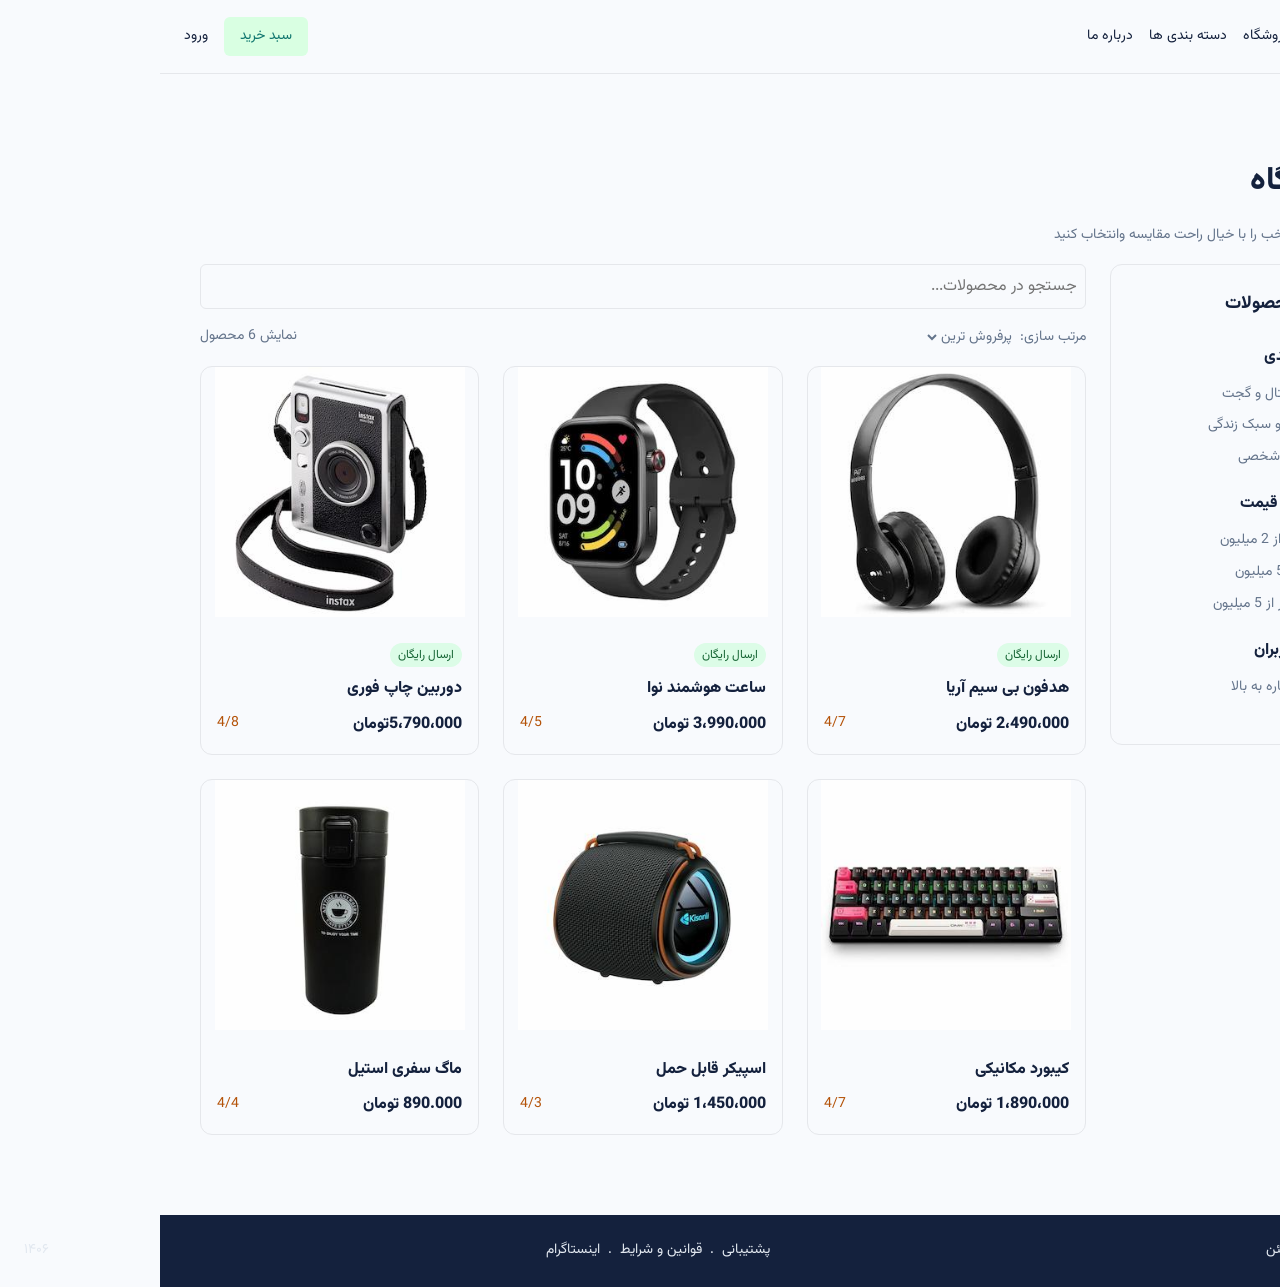
==== index.html @ 7fc608d9 "fixing validation on the registration page" ====
<!DOCTYPE html>
<html lang="fa" dir="rtl">

<head>
  <meta charset="UTF-8" />
  <meta http-equiv="X-UA-Compatible" content="IE=edge" />
  <meta name="viewport" content="width=device-width, initial-scale=1.0" />
  <title>online-shop</title>
  <link rel="stylesheet" href="./css/reset.css" />
  <link rel="stylesheet" href="./css/style.css" />
</head>

<body>
  <header class="header">
    <div class="header__inner">
      <a href="#" class="header__logo">بازارینو</a>
      <nav class="header-nav">
        <a href="#" class="header__link">خانه</a>
        <a href="#" class="header__link">فروشگاه</a>
        <a href="#" class="header__link">دسته بندی ها </a>
        <a href="#" class="header__link">درباره ما</a>
      </nav>
      <div class="header__actions">
        <a href="#" class="header__cart">سبد خرید</a>
        <a href="./register.html" class="header__login">ورود</a>
      </div>
    </div>
  </header>
  <main class="main">
    <div class="container">
      <nav class="guid">خانه/فروشگاه</nav>
      <h1 class="page__title">فروشگاه</h1>
      <p class="page__subtitle">
        محصولات منتخب را با خیال راحت مقایسه وانتخاب کنید
      </p>

      <div class="catalog">
        <aside class="sidebar">
          <h2 class="sidebar__title">فیلتر محصولات</h2>
          <fieldset class="sidebar__group">
            <legend class="sidebar__legend">دسته بندی</legend>
            <div class="check">
              <input class="check__input" type="checkbox" name="filters" id="digital-gadget" />
              <span class="check__box"></span>
              <label class="check__label" for="digital-gadget">دیجیتال و گجت</label>
            </div>
            <div class="check">
              <input class="check__input" type="checkbox" name="filters" id="lifestyle" />
              <span class="check__box"></span>
              <label for="lifestyle" class="check__label">خانه و سبک زندگی</label>
            </div>
            <div class="check">
              <input class="check__input" type="checkbox" id="supplies" name="filters" />
              <span class="check__box"></span>
              <label for="supplies" class="check__label">لوازم شخصی</label>
            </div>
          </fieldset>
          <fieldset class="sidebar__group">
            <legend class="sidebar__legend">محدوده قیمت</legend>
            <div class="radio">
              <input class="radio__input" name="price" type="radio" id="price-2" />
              <span class="radio__dot"></span>
              <label class="radio__label" for="price-2">کمتر از 2 میلیون</label>
            </div>
            <div class="radio">
              <input class="radio__input" name="price" type="radio" id="price-2-5" />
              <span class="radio__dot"></span>
              <label class="radio__label" for="price-2-5">2 تا 5 میلیون</label>
            </div>
            <div class="radio">
              <input class="radio__input" name="price" type="radio" id="price-5"/>
              <span class="radio__dot"></span>
              <label class="radio__label" for="price-5">بیشتر از 5 میلیون</label>
            </div>
          </fieldset>
          <fieldset class="sidebar__group">
            <legend class="sidebar__legend">امتیاز کاربران</legend>
            <div class="check">
              <input class="check__input" type="checkbox" name="star" id="star"/>
              <span class="check__box"></span>
              <label class="check__label" for="star">4 ستاره به بالا</label>
            </div>
          </fieldset>
        </aside>

        <section class="catalog__content">
          <div>

          </div>
          <div class="toolbar">
            <input class="toolbar__search" type="search" placeholder="جستجو در محصولات..." />
            <div class="toolbar__row">
              <label class="toolbar_sort">
                مرتب سازی:
                <select class="toolbar__select">
                  <option value="best-selling">پرفروش ترین</option>
                  <option value="cheapest">ارزان ترین</option>
                  <option value="most-expensive">گران ترین</option>
                </select>
              </label>
              <span class="toolbar__count">نمایش 6 محصول</span>
            </div>
          </div>
          <div class="catalog__grid">
            <article class="product-card">
              <a href="./product.html" class="product-card__link">
                <img src="./asset/headphone.jpg" alt="headphone" class="product-card__image" />
                <div class="product-card__body">
                  <span class="product-card__badge">ارسال رایگان</span>
                  <h3 class="product-card__title">هدفون بی سیم آریا</h3>
                  <div class="product-card__text">
                    <span class="product-card__price">2،490،000 تومان</span>
                    <span class="product-card__rating">4/7</span>
                  </div>
                </div>
              </a>
            </article>

            <article class="product-card">
              <a href="./product.html" class="product-card__link">
                <img src="./asset/watch.jpg" alt="watch" class="product-card__image" />
                <div class="product-card__body">
                  <span class="product-card__badge">ارسال رایگان</span>
                  <h3 class="product-card__title">ساعت هوشمند نوا</h3>
                  <div class="product-card__text">
                    <span class="product-card__price">3،990،000 تومان</span>
                    <span class="product-card__rating">4/5</span>
                  </div>
                </div>
              </a>
            </article>

            <article class="product-card">
              <a href="./product.html" class="product-card__link">
                <img src="./asset/camera.jpg" alt="camera" class="product-card__image" />
                <div class="product-card__body"> 
                  <span class="product-card__badge">ارسال رایگان</span>
                  <h3 class="product-card__title">دوربین چاپ فوری</h3>
                  <div class="product-card__text">
                    <span class="product-card__price">5،790،000تومان</span>
                    <span class="product-card__rating">4/8</span>
                  </div>
                </div>
              </a>
            </article>

            <article class="product-card">
              <a href="./product.html" class="product-card__link">
                <img src="./asset//keyboard.jpg" alt="mechanic keyboard" class="product-card__image" />
                <div class="product-card__body">
                  <h3 class="product-card__title">کیبورد مکانیکی</h3>
                  <div class="product-card__text">
                    <span class="product-card__price">1،890،000 تومان</span>
                    <span class="product-card__rating">4/7</span>
                  </div>
                </div>
              </a>
            </article>

            <article class="product-card">
              <a href="./product.html" class="product-card__link">
                <img src="./asset/speaker.jpg" alt="speaker" class="product-card__image" />
                <div class="product-card__body">
                  <h3 class="product-card__title">اسپیکر قابل حمل</h3>
                  <div class="product-card__text">
                    <span class="product-card__price">1،450،000 تومان</span>
                    <span class="product-card__rating">4/3</span>
                  </div>
                </div>
              </a>
            </article>

            <article class="product-card">
              <a href="./product.html" class="product-card__link">
                <img src="./asset/travelmug.jpg" alt="travelmug" class="product-card__image" />
                <div class="product-card__body">
                  <h3 class="product-card__title">ماگ سفری استیل</h3>
                  <div class="product-card__text">
                    <span class="product-card__price">890.000 تومان</span>
                    <span class="product-card__rating">4/4</span>
                  </div>
                </div>
              </a>
            </article>
          </div>
        </section>
      </div>
    </div>
  </main>
  <footer class="footer">
    <div class="footer__inner">
      <p class="footer__text">بازارینو؛خرید ساده و مطمئن</p>
      <ul class="footer__links">
        <li><a href="#"></a>پشتیبانی</li>
        <li><a href="#"></a>قوانین و شرایط</li>
        <li><a href="#"></a>اینستاگرام</li>
      </ul>
      <p class="footer__year">۱۴۰۶</p>
    </div>
  </footer>
</body>

</html>
---- css/style.css ----
* {
  box-sizing: border-box;
}
@font-face {
  font-family: Vazirmatn;
  src: url(../fonts/webfonts/Vazirmatn-Regular.woff2);
  font-weight: 400;
  font-display: swap;
}
@font-face {
  font-family: Vazirmatn;
  src: url(../fonts/webfonts/Vazirmatn-ExtraBold.woff2);
  font-weight: 600;
  font-display: swap;
}
@font-face {
  font-family: Vazirmatn;
  src: url(../fonts/webfonts/Vazirmatn-ExtraBold.woff2);
  font-weight: 800;
}
/*====css var====*/
:root {
  --color-bg: #f8fafd;
  --color-surface: #f8fafd;
  --color-text: #14213d;
  --color-text-muted: #64748b;
  --color-primary: #0f766e;
  --color-primary-hover: #f59e0b;
  --color-border: #e5e7eb;
  --color-footer: #01172a;
  --color-footer-text: #e2e8f0;

  --space-0: 4px;
  --space-1: 8px;
  --space-2: 16px;
  --space-3: 24px;
  --space-4: 32px;
  --space-5: 40px;
  --space-6: 48px;

  --radius: 6px;
  --radious-2: 12px;
  --shadow: 0 2px 8px rgba(0, 0, 0, 0.08);

  --gallery-bg: linear-gradient(135deg, #e0f2fe, #ecfdf5);
  --star: #b45309;
  --stock: #16a34a;
  --badge-bg: #dcfce7;
  --badge-text: #166534;
  --thumb-bg: #ffffff;

  --valid:#008000;
  --invalid: #ff0000;
}
/*=========base==========*/
html {
  width: 100%;
}
body {
  font-family: Vazirmatn;
  background: var(--color-bg);
  color: var(--color-text);
  line-height: 1.7;
  min-height: 100vh;
  display: flex;
  flex-direction: column;
}
.main {
  flex: 1;
  padding: var(--space-5);
}
.contaner {
  margin: 0 auto;
  padding: var(--space-3) var(--space-2);
}
a {
  color: inherit;
  text-decoration: none;
}
/*=======header=======*/
.header {
  background-color: var(--color-surface);
  border-bottom: 1px solid var(--color-border);
}
.header__inner {
  max-width: 1440px;
  margin: 0 auto;
  display: flex;
  align-items: center;
  gap: var(--space-3);
  padding: var(--space-2) var(--space-3);
}
.header__logo {
  font-weight: 600;
  font-size: 1.5rem;
  color: var(--color-primary);
}
.header-nav {
  display: flex;
  flex-direction: row;
  justify-content: center;
  white-space: nowrap;
  gap: var(--space-2);
  font-size: 0.875rem;
}
.header__actions {
  display: flex;
  flex-direction: row;
  align-items: center;
  justify-content: flex-end;
  gap: var(--space-2);
  font-size: 0.875rem;
  width: 100%;
}
.header__cart {
  background-color: #d9ffe2;
  padding: var(--space-1) var(--space-2);
  border-radius: var(--radius);
  color: var(--color-primary);
}
.header__cart:hover {
  background-color: #d2f0e5;
}
.header__login:hover {
  color: var(--color-primary);
}
/*==============main-title==============*/
.container {
  margin-right: var(--space-5);
}
.guid {
  font-size: 0.875rem;
  color: var(--color-text-muted);
  display: flex;
  flex-direction: column;
  justify-content: flex-start;
}
.page__title {
  font-weight: 800;
  font-size: 2rem;
  margin: var(--space-2) 0;
}
.page__subtitle {
  font-size: 0.875rem;
  color: var(--color-text-muted);
}
/*========catalog=========*/
.catalog {
  margin-top: var(--space-2);
  display: flex;
  gap: var(--space-3);
  align-items: flex-start;
}
.catalog__content {
  flex: 1;
  min-width: 0;
}
.catalog__grid {
  display: grid;
  grid-template-columns: repeat(3, 1fr);
  gap: var(--space-3);
  margin-bottom: var(--space-5);
}
/*=============sidebar===========*/
.sidebar {
  border: 1px solid var(--color-border);
  border-radius: var(--radious-2);
  display: flex;
  flex-direction: column;
  width: 250px;
  padding: var(--space-3);
}
.sidebar__title {
  font-size: 1.125rem;
  font-weight: 600;
  margin-bottom: var(--space-3);
}
.sidebar__group {
  margin: 0 0 var(--space-2);
}
.sidebar__legend {
  margin-bottom: var(--space-1);
  font-weight: 600;
  font-size: 0.875;
}
.check__label {
  color: var(--color-text-muted);
}
.radio__label {
  color: var(--color-text-muted);
}
/*==========toolbar============*/
.toolbar {
  margin-bottom: var(--space-2);
}
.toolbar__search {
  width: 100%;
  padding: var(--space-1);
  margin-bottom: var(--space-2);
  border: 1px solid var(--color-border);
  border-radius: var(--radius);
  font: inherit;
  background-color: var(--color-surface);
  color: var(--color-text);
}
.toolbar__row {
  display: flex;
  justify-content: space-between;
  align-items: center;
  font-size: 0.875rem;
  color: var(--color-text-muted);
}
.toolbar__select {
  font: inherit;
  border: 0;
  background: transparent;
  color: inherit;
}
/*=============card=========*/
.product-card {
  background-color: var(--color-surface);
  border: 1px solid var(--color-border);
  border-radius: var(--radious-2);
  overflow: hidden;
}
.product-card__image {
  width: 100%;
  height: 250px;
  object-fit: contain;
}
.product-card__body {
  padding: var(--space-2);
  display: flex;
  flex-direction: column;
  align-items: flex-start;
  gap: var(--space-1);
}
.product-card__title {
  font-weight: 600;
}
.product-card__text {
  width: 100%;
  display: flex;
  justify-content: space-between;
  align-items: center;
}
.product-card__price {
  font-weight: 600;
}
.product-card__rating {
  font-size: 0.875rem;
  color: var(--star);
}
.product-card__badge {
  background: var(--badge-bg);
  color: var(--badge-text);
  font-size: 0.75rem;
  padding: 2px var(--space-1);
  border-radius: 100px;
}
/*=======checkbox and radio======*/
.check,
.radio {
  display: flex;
  gap: var(--space-1);
  padding: 4px 0;
  font-size: 0.875rem;
  position: relative;
  cursor: pointer;
}
.check__input,
.radio__input {
  width: 18px;
  height: 18px;
  opacity: 0;
  position: absolute;
  cursor: pointer;
}
.check__box,
.radio__dot {
  width: 18px;
  height: 18px;
  border: 2px solid var(--color-border);
  flex-shrink: 0;
  display: inline-flex;
  justify-content: center;
  align-items: center;
}
.check__box {
  border-radius: 4px;
}
.radio__dot {
  border-radius: 50%;
}
.check__input:checked + .check__box {
  background-color: var(--color-primary);
  border-color: var(--color-primary);
}
.check__input:checked + .check__box::after {
  content: "";
  width: 4px;
  height: 8px;
  border: solid #fff;
  border-width: 0 2px 2px 0;
  transform: rotate(45deg);
  margin-bottom: 2px;
}
.radio__input:checked + .radio__dot {
  border-color: var(--color-primary);
}
.radio__input:checked + .radio__dot::after {
  content: "";
  width: 8px;
  height: 8px;
  border-radius: 50%;
  background-color: var(--color-primary);
}
/*==============product css ==============*/
.breadcrumb {
  display: flex;
  justify-content: flex-start;
  font-size: 0.875rem;
  color: var(--color-text-muted);
  margin-bottom: var(--space-4);
}
.product {
  display: flex;
  align-items: flex-start;
}
.gallery {
  display: flex;
  width: 450px;
  gap: var(--space-2);
  flex-shrink: 0;
  position: relative;
}
.gallery__radio {
  position: absolute;
  opacity: 0;
  pointer-events: none;
}
.gallery__thumbs {
  display: flex;
  flex-direction: column;
  gap: var(--space-1);
}
.gallery__thumb {
  width: 60px;
  height: 60px;
  display: flex;
  justify-content: center;
  align-items: center;
  cursor: pointer;
  overflow: hidden;
  border: 1px solid var(--color-border);
  border-radius: var(--radious-2);
}
.gallery__thumb img {
  width: 100%;
  height: 100%;
  object-fit: contain;
  padding: var(--space-1);
}
.gallery__main {
  flex: 1;
  min-width: 0;
  height: 300px;
  overflow: hidden;
  margin-left: var(--space-3);
}
.gallery__slide {
  width: 100%;
  height: 100%;
  display: none;
}
#img1:checked ~ .gallery__main .gallery__slide--1 {
  display: block;
  border: 1px solid var(--color-primary);
  overflow: hidden;
  border-radius: var(--radious-2);
  object-fit: contain;
}
#img2:checked ~ .gallery__main .gallery__slide--2 {
  display: block;
  border: 1px solid var(--color-primary);
  overflow: hidden;
  border-radius: var(--radious-2);
  object-fit: contain;
}
#img3:checked ~ .gallery__main .gallery__slide--3 {
  display: block;
  border: 1px solid var(--color-primary);
  overflow: hidden;
  border-radius: var(--radious-2);
  object-fit: contain;
}
.gallery__thumb:hover {
border-color: var(--color-primary);
}
#img1:checked ~ .gallery__thumbs .gallery__thumb--1,
#img2:checked ~ .gallery__thumbs .gallery__thumb--2,
#img3:checked ~ .gallery__thumbs .gallery__thumb--3 {
  border-color: var(--color-primary);
}
.product__info {
  flex: 1;
  min-width: 0;
  display: flex;
  flex-direction: column;
  align-items: flex-start;
  gap: var(--space-2);
}
.product__title {
  font-weight: 800;
  font-size: 1.75rem;
  line-height: 1.4;
}
.product__rating {
  display: flex;
  flex-direction: row;
  align-items: center;
  font-size: 0.875rem;
  color: var(--color-text-muted);
  gap: var(--space-1);
}
.product__stars {
  color: var(--star);
  font-size: 1.5rem;
  display: flex;
  align-items: center;
  gap: 4px;
}
.product__count::before {
  content: ".";
margin-inline-end: var(--space-1);
}
.badge {
  font-size: 0.75rem;
  color: var(--badge-text);
  background-color: var(--badge-bg);
  padding:2px var(--space-1) ;
  border-radius: 100px;
}
.description__info {
  font-size: 0.875rem;
  color: var(--color-text-muted);
  max-width: 600px;
}
.product__buy {
display: flex;
gap: var(--space-2);
align-items: center;
}
.product__price {
  font-size: 1.5rem;
  font-weight: 600;
}
.button {
  padding: 10px var(--space-3);
  font: inherit;
  font-size: 0.875rem;
  border: none;
  border-radius: var(--radious-2);
  background-color: var(--color-primary);
  color: #ffffff;
  cursor: pointer;
}
.button:hover {
  background-color: var(--color-primary-hover);
}
.product__stock {
  color: var(--stock);
  font-size: 0.8125rem;
}
.reviews {
  margin-top: var(--space-6);
}
.review__title {
  font-weight: 600;
  font-size: 1.25rem;
  margin-bottom: var(--space-2);
}
.review {
  background-color: var(--color-surface);
  border: 1px solid var(--color-border);
  padding: var(--space-2) var(--space-3);
  border-radius: var(--radious-2);
  margin-bottom: var(--space-1);
}
.review__author {
  font-weight: 600;
  margin-left: var(--space-2);
}
.review__rate {
  font-size: 1.25rem;
  color: var(--star);
}
.review__text {
  font-size: 0.875rem;
  color: var(--color-text-muted);
}
/*============= register ============*/
.main--center {
  display: flex;
  align-items: center;
  justify-content: center;
  padding: var(--space-4) var(--space-2);
}
.register {
  border: 1px solid var(--color-border);
  padding: var(--space-3);
  border-radius: var(--radious-2);
  width: 400px;
  box-shadow: var(--shadow);
}
.register__title {
  display: flex;
  justify-content: center;
  margin-bottom: var(--space-1);
  font-weight: 600;
  font-size: 1.25rem;
}
.register__subtitle {
  display: flex;
  justify-content: center;
  font-size: 0.75rem;
  color: var(--color-text-muted);
  margin-bottom: var(--space-2);
}
.form__label {
  font-weight: 600;
  font-size: 0.75rem;
}
.form__input {
  width: 100%;
  padding: var(--space-1);
  font: inherit;
  direction: ltr;
  font-size: 0.875rem;
  border: 1px solid var(--color-border);
  border-radius: var(--radious-2);
  margin-bottom: var(--space-1);
}
.form__input::placeholder {
  color: var(--color-text-muted);
  opacity: 0.7;
}
.form__action {
display: flex;
justify-content: center;
margin-top: var(--space-2);
gap: var(--space-1);
}
.button__button--outline,
.button__button--primary {
padding:var(--space-1);
width: 100%;
border: 1px solid var(--color-border);
cursor: pointer;
border-radius: 8px;
font: inherit;
font-size: 0.875rem;
font-weight: 600;
}
.button__button--primary {
  color: #ffffff;
  background-color: var(--color-primary);
}
.button__button--outline {
  color: var(--color-primary);
}
.button__button--primary:hover {
  background-color: var(--color-primary-hover);
}
.button__button--outline:hover {
  border-color: var(--color-primary);
}
.form__input:focus {
  outline: none;
  border-color: var(--color-primary);
}
.form__input:invalid:not(:placeholder-shown) {
  border-color: var(--invalid);
}
.form__input:valid:not(:placeholder-shown) {
  border-color: var(--valid);
}
/*==============footer=============*/
.footer {
  background-color: var(--color-text);
  color: var(--color-footer-text);
  font-size: 0.875rem;
}
.footer__inner {
  width: 1440px;
  display: flex;
  flex-direction: row;
  justify-content: space-between;
  align-items: center;
  margin: 0 auto;
  gap: var(--space-1);
  padding: var(--space-3);
}
.footer__links {
  display: flex;
  gap: var(--space-1);
}
.footer__links li + li::before {
  content: ".";
  margin-inline-end: var(--space-1);
}
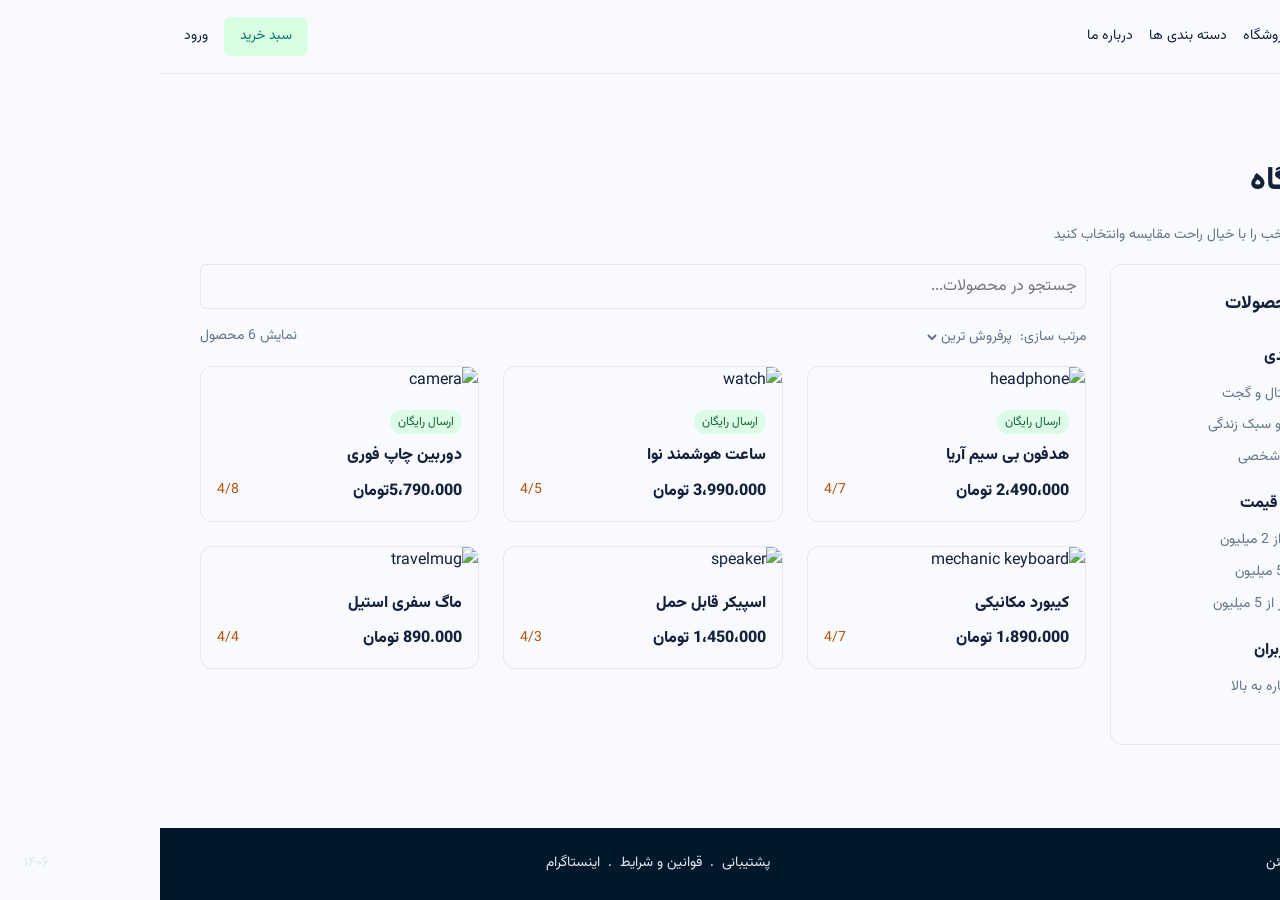
==== commit 9e9c8c88: "add dark mode" ====
--- a/index.html
+++ b/index.html
@@ -104,7 +104,7 @@
           <div class="catalog__grid">
             <article class="product-card">
               <a href="./product.html" class="product-card__link">
-                <img src="./asset/headphone.jpg" alt="headphone" class="product-card__image" />
+                <img src="./asset/1__1_-removebg-preview (1).jpg" alt="headphone" class="product-card__image" />
                 <div class="product-card__body">
                   <span class="product-card__badge">ارسال رایگان</span>
                   <h3 class="product-card__title">هدفون بی سیم آریا</h3>
--- a/css/style.css
+++ b/css/style.css
@@ -29,6 +29,8 @@
   --color-border: #e5e7eb;
   --color-footer: #01172a;
   --color-footer-text: #e2e8f0;
+  --cart-bg: #d9ffe2;
+  --cart-bg-hover: #d2f0e5;
 
   --space-0: 4px;
   --space-1: 8px;
@@ -49,6 +51,7 @@
   --badge-text: #166534;
   --thumb-bg: #ffffff;
 
+
   --valid:#008000;
   --invalid: #ff0000;
 }
@@ -113,13 +116,13 @@
   width: 100%;
 }
 .header__cart {
-  background-color: #d9ffe2;
+  background-color: var(--cart-bg);
   padding: var(--space-1) var(--space-2);
   border-radius: var(--radius);
   color: var(--color-primary);
 }
 .header__cart:hover {
-  background-color: #d2f0e5;
+  background-color: var(--cart-bg-hover);
 }
 .header__login:hover {
   color: var(--color-primary);
@@ -540,6 +543,7 @@
   border: 1px solid var(--color-border);
   border-radius: var(--radious-2);
   margin-bottom: var(--space-1);
+  background-color: var(--color-surface);
 }
 .form__input::placeholder {
   color: var(--color-text-muted);
@@ -568,6 +572,7 @@
 }
 .button__button--outline {
   color: var(--color-primary);
+  background-color: var(--color-surface);
 }
 .button__button--primary:hover {
   background-color: var(--color-primary-hover);
@@ -587,7 +592,7 @@
 }
 /*==============footer=============*/
 .footer {
-  background-color: var(--color-text);
+  background-color: var(--color-footer);
   color: var(--color-footer-text);
   font-size: 0.875rem;
 }
@@ -608,4 +613,24 @@
 .footer__links li + li::before {
   content: ".";
   margin-inline-end: var(--space-1);
+}
+@media (prefers-color-scheme: dark) {
+  :root {
+    --color-bg: #0f172a;
+    --color-surface: #1e293b;
+    --color-text: #e2e8f0;
+    --color-text-muted: #94a3b8;
+    --color-primary: #2dd4bf;
+    --color-primary-hover: #5eead4; 
+    --color-border: #334155;
+    --color-footer: #020617;
+    --shadow: 0 2px 8px rgba(0, 0, 0, 0.4);
+    --cart-bg:#064e3b ;
+    --cart-bg-hover: #065f46 ;
+    --star: #fbbf24;
+    --stock: #4ade80;
+    --badge-bg: #064e3b;
+    --badge-text: #6ee7b7;
+    --thumb-bg: #1e293b;
+  }
 }
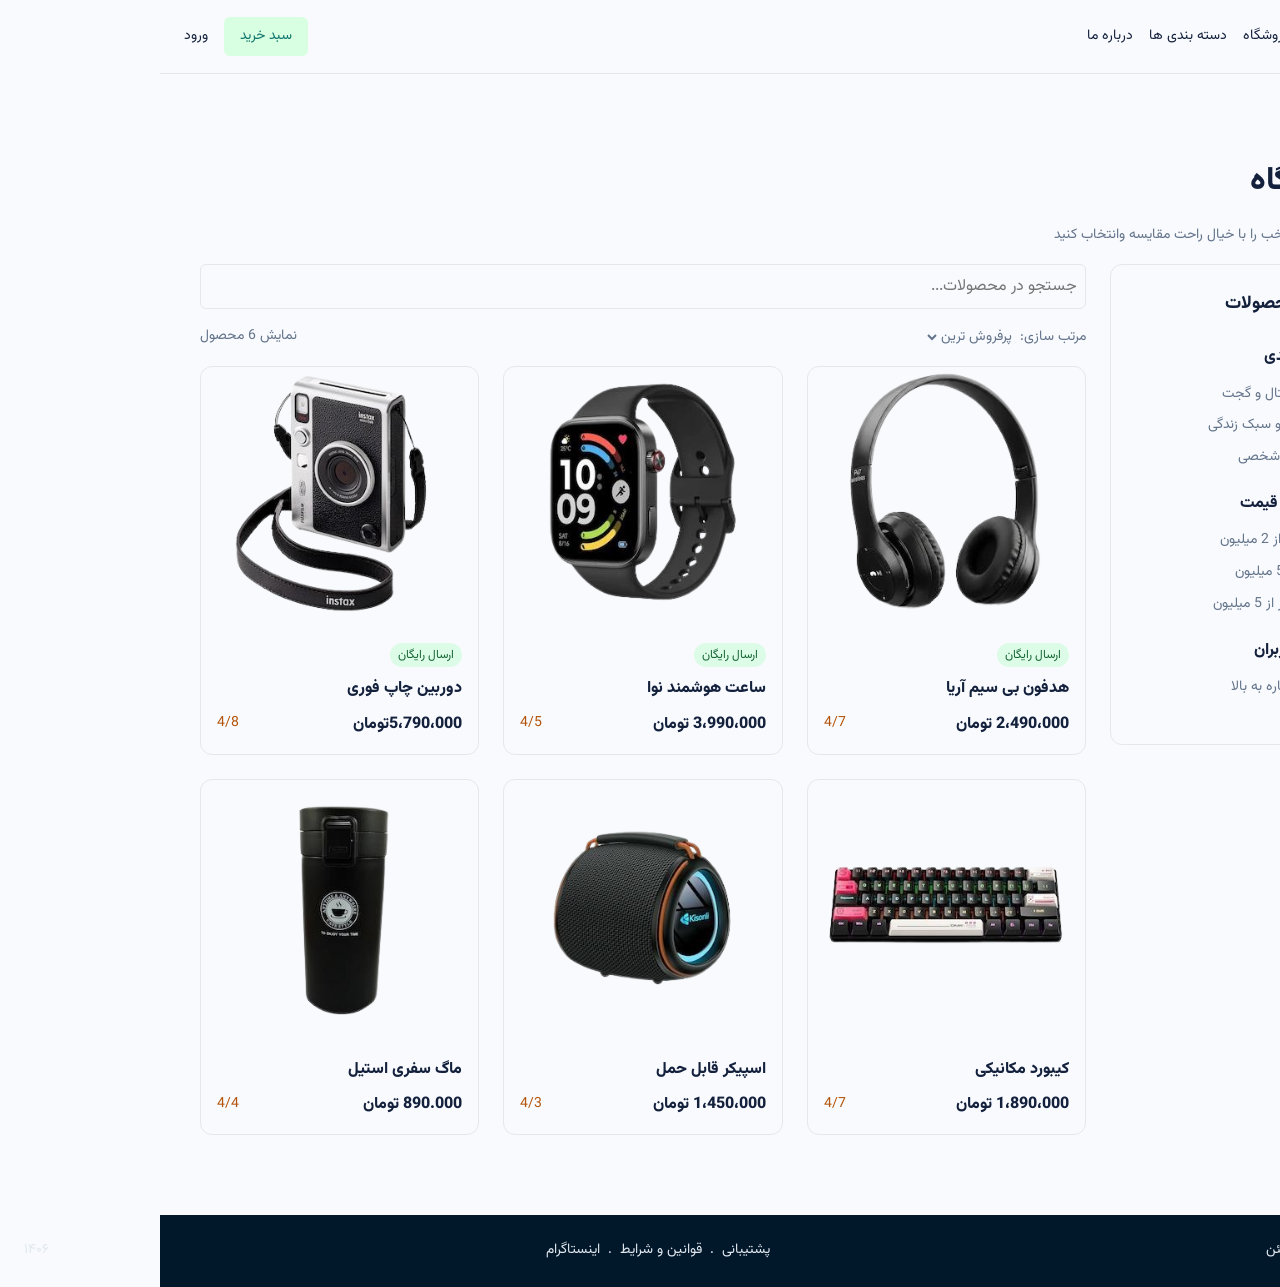
==== commit 9d8acd87: "editing images in index and product html" ====
--- a/index.html
+++ b/index.html
@@ -104,7 +104,7 @@
           <div class="catalog__grid">
             <article class="product-card">
               <a href="./product.html" class="product-card__link">
-                <img src="./asset/1__1_-removebg-preview (1).jpg" alt="headphone" class="product-card__image" />
+                <img src="./asset/headphone.png" alt="headphone" class="product-card__image" />
                 <div class="product-card__body">
                   <span class="product-card__badge">ارسال رایگان</span>
                   <h3 class="product-card__title">هدفون بی سیم آریا</h3>
@@ -118,7 +118,7 @@
 
             <article class="product-card">
               <a href="./product.html" class="product-card__link">
-                <img src="./asset/watch.jpg" alt="watch" class="product-card__image" />
+                <img src="./asset/watch.png" alt="watch" class="product-card__image" />
                 <div class="product-card__body">
                   <span class="product-card__badge">ارسال رایگان</span>
                   <h3 class="product-card__title">ساعت هوشمند نوا</h3>
@@ -132,7 +132,7 @@
 
             <article class="product-card">
               <a href="./product.html" class="product-card__link">
-                <img src="./asset/camera.jpg" alt="camera" class="product-card__image" />
+                <img src="./asset/camera.png" alt="camera" class="product-card__image" />
                 <div class="product-card__body"> 
                   <span class="product-card__badge">ارسال رایگان</span>
                   <h3 class="product-card__title">دوربین چاپ فوری</h3>
@@ -146,7 +146,7 @@
 
             <article class="product-card">
               <a href="./product.html" class="product-card__link">
-                <img src="./asset//keyboard.jpg" alt="mechanic keyboard" class="product-card__image" />
+                <img src="./asset/keyboard.png" alt="mechanic keyboard" class="product-card__image" />
                 <div class="product-card__body">
                   <h3 class="product-card__title">کیبورد مکانیکی</h3>
                   <div class="product-card__text">
@@ -159,7 +159,7 @@
 
             <article class="product-card">
               <a href="./product.html" class="product-card__link">
-                <img src="./asset/speaker.jpg" alt="speaker" class="product-card__image" />
+                <img src="./asset/speaker.png" alt="speaker" class="product-card__image" />
                 <div class="product-card__body">
                   <h3 class="product-card__title">اسپیکر قابل حمل</h3>
                   <div class="product-card__text">
@@ -172,7 +172,7 @@
 
             <article class="product-card">
               <a href="./product.html" class="product-card__link">
-                <img src="./asset/travelmug.jpg" alt="travelmug" class="product-card__image" />
+                <img src="./asset/travelmug.png" alt="travelmug" class="product-card__image" />
                 <div class="product-card__body">
                   <h3 class="product-card__title">ماگ سفری استیل</h3>
                   <div class="product-card__text">
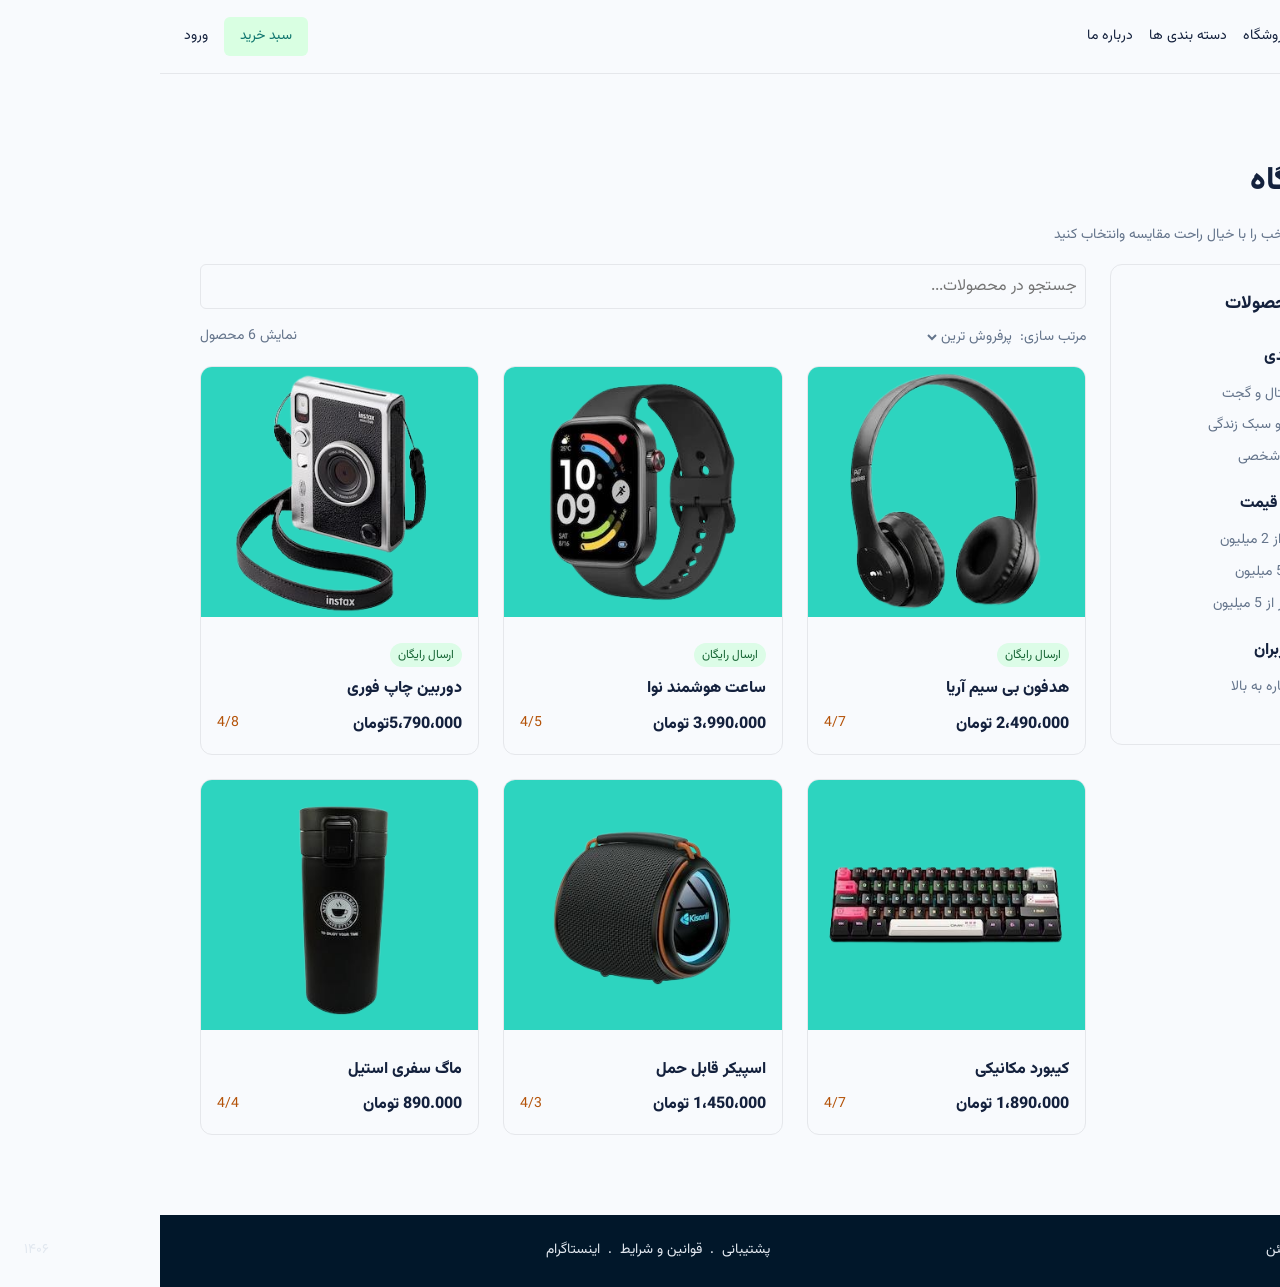
==== commit 58dd8f46: "adding responsive with media query at 768 and 480 pixels" ====
--- a/index.html
+++ b/index.html
@@ -1,203 +1,272 @@
 <!DOCTYPE html>
 <html lang="fa" dir="rtl">
-
-<head>
-  <meta charset="UTF-8" />
-  <meta http-equiv="X-UA-Compatible" content="IE=edge" />
-  <meta name="viewport" content="width=device-width, initial-scale=1.0" />
-  <title>online-shop</title>
-  <link rel="stylesheet" href="./css/reset.css" />
-  <link rel="stylesheet" href="./css/style.css" />
-</head>
-
-<body>
-  <header class="header">
-    <div class="header__inner">
-      <a href="#" class="header__logo">بازارینو</a>
-      <nav class="header-nav">
-        <a href="#" class="header__link">خانه</a>
-        <a href="#" class="header__link">فروشگاه</a>
-        <a href="#" class="header__link">دسته بندی ها </a>
-        <a href="#" class="header__link">درباره ما</a>
-      </nav>
-      <div class="header__actions">
-        <a href="#" class="header__cart">سبد خرید</a>
-        <a href="./register.html" class="header__login">ورود</a>
+  <head>
+    <meta charset="UTF-8" />
+    <meta http-equiv="X-UA-Compatible" content="IE=edge" />
+    <meta name="viewport" content="width=device-width, initial-scale=1.0" />
+    <title>online-shop</title>
+    <link rel="stylesheet" href="./css/reset.css" />
+    <link rel="stylesheet" href="./css/style.css" />
+  </head>
+
+  <body>
+    <header class="header">
+      <div class="header__inner">
+        <a href="#" class="header__logo">بازارینو</a>
+        <nav class="header-nav">
+          <a href="#" class="header__link">خانه</a>
+          <a href="#" class="header__link">فروشگاه</a>
+          <a href="#" class="header__link">دسته بندی ها </a>
+          <a href="#" class="header__link">درباره ما</a>
+        </nav>
+        <div class="header__actions">
+          <a href="#" class="header__cart">سبد خرید</a>
+          <a href="./register.html" class="header__login">ورود</a>
+        </div>
       </div>
-    </div>
-  </header>
-  <main class="main">
-    <div class="container">
-      <nav class="guid">خانه/فروشگاه</nav>
-      <h1 class="page__title">فروشگاه</h1>
-      <p class="page__subtitle">
-        محصولات منتخب را با خیال راحت مقایسه وانتخاب کنید
-      </p>
-
-      <div class="catalog">
-        <aside class="sidebar">
-          <h2 class="sidebar__title">فیلتر محصولات</h2>
-          <fieldset class="sidebar__group">
-            <legend class="sidebar__legend">دسته بندی</legend>
-            <div class="check">
-              <input class="check__input" type="checkbox" name="filters" id="digital-gadget" />
-              <span class="check__box"></span>
-              <label class="check__label" for="digital-gadget">دیجیتال و گجت</label>
+    </header>
+    <main class="main">
+      <div class="container">
+        <nav class="guid">خانه/فروشگاه</nav>
+        <h1 class="page__title">فروشگاه</h1>
+        <p class="page__subtitle">
+          محصولات منتخب را با خیال راحت مقایسه وانتخاب کنید
+        </p>
+
+        <div class="catalog">
+          <aside class="sidebar">
+            <h2 class="sidebar__title">فیلتر محصولات</h2>
+            <fieldset class="sidebar__group">
+              <legend class="sidebar__legend">دسته بندی</legend>
+              <div class="check">
+                <input
+                  class="check__input"
+                  type="checkbox"
+                  name="filters"
+                  id="digital-gadget"
+                />
+                <span class="check__box"></span>
+                <label class="check__label" for="digital-gadget"
+                  >دیجیتال و گجت</label
+                >
+              </div>
+              <div class="check">
+                <input
+                  class="check__input"
+                  type="checkbox"
+                  name="filters"
+                  id="lifestyle"
+                />
+                <span class="check__box"></span>
+                <label for="lifestyle" class="check__label"
+                  >خانه و سبک زندگی</label
+                >
+              </div>
+              <div class="check">
+                <input
+                  class="check__input"
+                  type="checkbox"
+                  id="supplies"
+                  name="filters"
+                />
+                <span class="check__box"></span>
+                <label for="supplies" class="check__label">لوازم شخصی</label>
+              </div>
+            </fieldset>
+            <fieldset class="sidebar__group">
+              <legend class="sidebar__legend">محدوده قیمت</legend>
+              <div class="radio">
+                <input
+                  class="radio__input"
+                  name="price"
+                  type="radio"
+                  id="price-2"
+                />
+                <span class="radio__dot"></span>
+                <label class="radio__label" for="price-2"
+                  >کمتر از 2 میلیون</label
+                >
+              </div>
+              <div class="radio">
+                <input
+                  class="radio__input"
+                  name="price"
+                  type="radio"
+                  id="price-2-5"
+                />
+                <span class="radio__dot"></span>
+                <label class="radio__label" for="price-2-5"
+                  >2 تا 5 میلیون</label
+                >
+              </div>
+              <div class="radio">
+                <input
+                  class="radio__input"
+                  name="price"
+                  type="radio"
+                  id="price-5"
+                />
+                <span class="radio__dot"></span>
+                <label class="radio__label" for="price-5"
+                  >بیشتر از 5 میلیون</label
+                >
+              </div>
+            </fieldset>
+            <fieldset class="sidebar__group">
+              <legend class="sidebar__legend">امتیاز کاربران</legend>
+              <div class="check">
+                <input
+                  class="check__input"
+                  type="checkbox"
+                  name="star"
+                  id="star"
+                />
+                <span class="check__box"></span>
+                <label class="check__label" for="star">4 ستاره به بالا</label>
+              </div>
+            </fieldset>
+          </aside>
+
+          <section class="catalog__content">
+            <div></div>
+            <div class="toolbar">
+              <input
+                class="toolbar__search"
+                type="search"
+                placeholder="جستجو در محصولات..."
+              />
+              <div class="toolbar__row">
+                <label class="toolbar_sort">
+                  مرتب سازی:
+                  <select class="toolbar__select">
+                    <option value="best-selling">پرفروش ترین</option>
+                    <option value="cheapest">ارزان ترین</option>
+                    <option value="most-expensive">گران ترین</option>
+                  </select>
+                </label>
+                <span class="toolbar__count">نمایش 6 محصول</span>
+              </div>
             </div>
-            <div class="check">
-              <input class="check__input" type="checkbox" name="filters" id="lifestyle" />
-              <span class="check__box"></span>
-              <label for="lifestyle" class="check__label">خانه و سبک زندگی</label>
+            <div class="catalog__grid">
+              <article class="product-card">
+                <a href="./product.html" class="product-card__link">
+                  <img
+                    src="./asset/headphone.png"
+                    alt="headphone"
+                    class="product-card__image"
+                  />
+                  <div class="product-card__body">
+                    <span class="product-card__badge">ارسال رایگان</span>
+                    <h3 class="product-card__title">هدفون بی سیم آریا</h3>
+                    <div class="product-card__text">
+                      <span class="product-card__price">2،490،000 تومان</span>
+                      <span class="product-card__rating">4/7</span>
+                    </div>
+                  </div>
+                </a>
+              </article>
+
+              <article class="product-card">
+                <a href="./product.html" class="product-card__link">
+                  <img
+                    src="./asset/watch.png"
+                    alt="watch"
+                    class="product-card__image"
+                  />
+                  <div class="product-card__body">
+                    <span class="product-card__badge">ارسال رایگان</span>
+                    <h3 class="product-card__title">ساعت هوشمند نوا</h3>
+                    <div class="product-card__text">
+                      <span class="product-card__price">3،990،000 تومان</span>
+                      <span class="product-card__rating">4/5</span>
+                    </div>
+                  </div>
+                </a>
+              </article>
+
+              <article class="product-card">
+                <a href="./product.html" class="product-card__link">
+                  <img
+                    src="./asset/camera.png"
+                    alt="camera"
+                    class="product-card__image"
+                  />
+                  <div class="product-card__body">
+                    <span class="product-card__badge">ارسال رایگان</span>
+                    <h3 class="product-card__title">دوربین چاپ فوری</h3>
+                    <div class="product-card__text">
+                      <span class="product-card__price">5،790،000تومان</span>
+                      <span class="product-card__rating">4/8</span>
+                    </div>
+                  </div>
+                </a>
+              </article>
+
+              <article class="product-card">
+                <a href="./product.html" class="product-card__link">
+                  <img
+                    src="./asset/keyboard.png"
+                    alt="mechanic keyboard"
+                    class="product-card__image"
+                  />
+                  <div class="product-card__body">
+                    <h3 class="product-card__title">کیبورد مکانیکی</h3>
+                    <div class="product-card__text">
+                      <span class="product-card__price">1،890،000 تومان</span>
+                      <span class="product-card__rating">4/7</span>
+                    </div>
+                  </div>
+                </a>
+              </article>
+
+              <article class="product-card">
+                <a href="./product.html" class="product-card__link">
+                  <img
+                    src="./asset/speaker.png"
+                    alt="speaker"
+                    class="product-card__image"
+                  />
+                  <div class="product-card__body">
+                    <h3 class="product-card__title">اسپیکر قابل حمل</h3>
+                    <div class="product-card__text">
+                      <span class="product-card__price">1،450،000 تومان</span>
+                      <span class="product-card__rating">4/3</span>
+                    </div>
+                  </div>
+                </a>
+              </article>
+
+              <article class="product-card">
+                <a href="./product.html" class="product-card__link">
+                  <img
+                    src="./asset/travelmug.png"
+                    alt="travelmug"
+                    class="product-card__image"
+                  />
+                  <div class="product-card__body">
+                    <h3 class="product-card__title">ماگ سفری استیل</h3>
+                    <div class="product-card__text">
+                      <span class="product-card__price">890.000 تومان</span>
+                      <span class="product-card__rating">4/4</span>
+                    </div>
+                  </div>
+                </a>
+              </article>
             </div>
-            <div class="check">
-              <input class="check__input" type="checkbox" id="supplies" name="filters" />
-              <span class="check__box"></span>
-              <label for="supplies" class="check__label">لوازم شخصی</label>
-            </div>
-          </fieldset>
-          <fieldset class="sidebar__group">
-            <legend class="sidebar__legend">محدوده قیمت</legend>
-            <div class="radio">
-              <input class="radio__input" name="price" type="radio" id="price-2" />
-              <span class="radio__dot"></span>
-              <label class="radio__label" for="price-2">کمتر از 2 میلیون</label>
-            </div>
-            <div class="radio">
-              <input class="radio__input" name="price" type="radio" id="price-2-5" />
-              <span class="radio__dot"></span>
-              <label class="radio__label" for="price-2-5">2 تا 5 میلیون</label>
-            </div>
-            <div class="radio">
-              <input class="radio__input" name="price" type="radio" id="price-5"/>
-              <span class="radio__dot"></span>
-              <label class="radio__label" for="price-5">بیشتر از 5 میلیون</label>
-            </div>
-          </fieldset>
-          <fieldset class="sidebar__group">
-            <legend class="sidebar__legend">امتیاز کاربران</legend>
-            <div class="check">
-              <input class="check__input" type="checkbox" name="star" id="star"/>
-              <span class="check__box"></span>
-              <label class="check__label" for="star">4 ستاره به بالا</label>
-            </div>
-          </fieldset>
-        </aside>
-
-        <section class="catalog__content">
-          <div>
-
-          </div>
-          <div class="toolbar">
-            <input class="toolbar__search" type="search" placeholder="جستجو در محصولات..." />
-            <div class="toolbar__row">
-              <label class="toolbar_sort">
-                مرتب سازی:
-                <select class="toolbar__select">
-                  <option value="best-selling">پرفروش ترین</option>
-                  <option value="cheapest">ارزان ترین</option>
-                  <option value="most-expensive">گران ترین</option>
-                </select>
-              </label>
-              <span class="toolbar__count">نمایش 6 محصول</span>
-            </div>
-          </div>
-          <div class="catalog__grid">
-            <article class="product-card">
-              <a href="./product.html" class="product-card__link">
-                <img src="./asset/headphone.png" alt="headphone" class="product-card__image" />
-                <div class="product-card__body">
-                  <span class="product-card__badge">ارسال رایگان</span>
-                  <h3 class="product-card__title">هدفون بی سیم آریا</h3>
-                  <div class="product-card__text">
-                    <span class="product-card__price">2،490،000 تومان</span>
-                    <span class="product-card__rating">4/7</span>
-                  </div>
-                </div>
-              </a>
-            </article>
-
-            <article class="product-card">
-              <a href="./product.html" class="product-card__link">
-                <img src="./asset/watch.png" alt="watch" class="product-card__image" />
-                <div class="product-card__body">
-                  <span class="product-card__badge">ارسال رایگان</span>
-                  <h3 class="product-card__title">ساعت هوشمند نوا</h3>
-                  <div class="product-card__text">
-                    <span class="product-card__price">3،990،000 تومان</span>
-                    <span class="product-card__rating">4/5</span>
-                  </div>
-                </div>
-              </a>
-            </article>
-
-            <article class="product-card">
-              <a href="./product.html" class="product-card__link">
-                <img src="./asset/camera.png" alt="camera" class="product-card__image" />
-                <div class="product-card__body"> 
-                  <span class="product-card__badge">ارسال رایگان</span>
-                  <h3 class="product-card__title">دوربین چاپ فوری</h3>
-                  <div class="product-card__text">
-                    <span class="product-card__price">5،790،000تومان</span>
-                    <span class="product-card__rating">4/8</span>
-                  </div>
-                </div>
-              </a>
-            </article>
-
-            <article class="product-card">
-              <a href="./product.html" class="product-card__link">
-                <img src="./asset/keyboard.png" alt="mechanic keyboard" class="product-card__image" />
-                <div class="product-card__body">
-                  <h3 class="product-card__title">کیبورد مکانیکی</h3>
-                  <div class="product-card__text">
-                    <span class="product-card__price">1،890،000 تومان</span>
-                    <span class="product-card__rating">4/7</span>
-                  </div>
-                </div>
-              </a>
-            </article>
-
-            <article class="product-card">
-              <a href="./product.html" class="product-card__link">
-                <img src="./asset/speaker.png" alt="speaker" class="product-card__image" />
-                <div class="product-card__body">
-                  <h3 class="product-card__title">اسپیکر قابل حمل</h3>
-                  <div class="product-card__text">
-                    <span class="product-card__price">1،450،000 تومان</span>
-                    <span class="product-card__rating">4/3</span>
-                  </div>
-                </div>
-              </a>
-            </article>
-
-            <article class="product-card">
-              <a href="./product.html" class="product-card__link">
-                <img src="./asset/travelmug.png" alt="travelmug" class="product-card__image" />
-                <div class="product-card__body">
-                  <h3 class="product-card__title">ماگ سفری استیل</h3>
-                  <div class="product-card__text">
-                    <span class="product-card__price">890.000 تومان</span>
-                    <span class="product-card__rating">4/4</span>
-                  </div>
-                </div>
-              </a>
-            </article>
-          </div>
-        </section>
+          </section>
+        </div>
       </div>
-    </div>
-  </main>
-  <footer class="footer">
-    <div class="footer__inner">
-      <p class="footer__text">بازارینو؛خرید ساده و مطمئن</p>
-      <ul class="footer__links">
-        <li><a href="#"></a>پشتیبانی</li>
-        <li><a href="#"></a>قوانین و شرایط</li>
-        <li><a href="#"></a>اینستاگرام</li>
-      </ul>
-      <p class="footer__year">۱۴۰۶</p>
-    </div>
-  </footer>
-</body>
-
-</html>+    </main>
+    <footer class="footer">
+      <div class="footer__inner">
+        <p class="footer__text">بازارینو؛خرید ساده و مطمئن</p>
+        <ul class="footer__links">
+          <li><a href="#"></a>پشتیبانی</li>
+          <li><a href="#"></a>قوانین و شرایط</li>
+          <li><a href="#"></a>اینستاگرام</li>
+        </ul>
+        <p class="footer__year">۱۴۰۶</p>
+      </div>
+    </footer>
+  </body>
+</html>
--- a/css/style.css
+++ b/css/style.css
@@ -51,8 +51,7 @@
   --badge-text: #166534;
   --thumb-bg: #ffffff;
 
-
-  --valid:#008000;
+  --valid: #008000;
   --invalid: #ff0000;
 }
 /*=========base==========*/
@@ -230,6 +229,7 @@
   width: 100%;
   height: 250px;
   object-fit: contain;
+  background-color: #2dd4bf;
 }
 .product-card__body {
   padding: var(--space-2);
@@ -370,6 +370,8 @@
   height: 300px;
   overflow: hidden;
   margin-left: var(--space-3);
+  border: 1px solid var(--color-primary);
+  border-radius: var(--radious-2);
 }
 .gallery__slide {
   width: 100%;
@@ -378,33 +380,30 @@
 }
 #img1:checked ~ .gallery__main .gallery__slide--1 {
   display: block;
-  border: 1px solid var(--color-primary);
   overflow: hidden;
   border-radius: var(--radious-2);
   object-fit: contain;
 }
 #img2:checked ~ .gallery__main .gallery__slide--2 {
   display: block;
-  border: 1px solid var(--color-primary);
   overflow: hidden;
   border-radius: var(--radious-2);
   object-fit: contain;
 }
 #img3:checked ~ .gallery__main .gallery__slide--3 {
   display: block;
-  border: 1px solid var(--color-primary);
   overflow: hidden;
   border-radius: var(--radious-2);
   object-fit: contain;
 }
 .gallery__thumb:hover {
-border-color: var(--color-primary);
-}
-#img1:checked ~ .gallery__thumbs .gallery__thumb--1,
+  border-color: var(--color-primary);
+}
+/*#img1:checked ~ .gallery__thumbs .gallery__thumb--1,
 #img2:checked ~ .gallery__thumbs .gallery__thumb--2,
 #img3:checked ~ .gallery__thumbs .gallery__thumb--3 {
   border-color: var(--color-primary);
-}
+}*/
 .product__info {
   flex: 1;
   min-width: 0;
@@ -435,13 +434,13 @@
 }
 .product__count::before {
   content: ".";
-margin-inline-end: var(--space-1);
+  margin-inline-end: var(--space-1);
 }
 .badge {
   font-size: 0.75rem;
   color: var(--badge-text);
   background-color: var(--badge-bg);
-  padding:2px var(--space-1) ;
+  padding: 2px var(--space-1);
   border-radius: 100px;
 }
 .description__info {
@@ -450,9 +449,9 @@
   max-width: 600px;
 }
 .product__buy {
-display: flex;
-gap: var(--space-2);
-align-items: center;
+  display: flex;
+  gap: var(--space-2);
+  align-items: center;
 }
 .product__price {
   font-size: 1.5rem;
@@ -502,7 +501,7 @@
   font-size: 0.875rem;
   color: var(--color-text-muted);
 }
-/*============= register ============*/
+/*================ register ==============*/
 .main--center {
   display: flex;
   align-items: center;
@@ -550,21 +549,21 @@
   opacity: 0.7;
 }
 .form__action {
-display: flex;
-justify-content: center;
-margin-top: var(--space-2);
-gap: var(--space-1);
+  display: flex;
+  justify-content: center;
+  margin-top: var(--space-2);
+  gap: var(--space-1);
 }
 .button__button--outline,
 .button__button--primary {
-padding:var(--space-1);
-width: 100%;
-border: 1px solid var(--color-border);
-cursor: pointer;
-border-radius: 8px;
-font: inherit;
-font-size: 0.875rem;
-font-weight: 600;
+  padding: var(--space-1);
+  width: 100%;
+  border: 1px solid var(--color-border);
+  cursor: pointer;
+  border-radius: 8px;
+  font: inherit;
+  font-size: 0.875rem;
+  font-weight: 600;
 }
 .button__button--primary {
   color: #ffffff;
@@ -614,6 +613,7 @@
   content: ".";
   margin-inline-end: var(--space-1);
 }
+/*=================dark mode=======*/
 @media (prefers-color-scheme: dark) {
   :root {
     --color-bg: #0f172a;
@@ -621,16 +621,108 @@
     --color-text: #e2e8f0;
     --color-text-muted: #94a3b8;
     --color-primary: #2dd4bf;
-    --color-primary-hover: #5eead4; 
+    --color-primary-hover: #5eead4;
     --color-border: #334155;
     --color-footer: #020617;
     --shadow: 0 2px 8px rgba(0, 0, 0, 0.4);
-    --cart-bg:#064e3b ;
-    --cart-bg-hover: #065f46 ;
+    --cart-bg: #064e3b;
+    --cart-bg-hover: #065f46;
     --star: #fbbf24;
     --stock: #4ade80;
     --badge-bg: #064e3b;
     --badge-text: #6ee7b7;
     --thumb-bg: #1e293b;
   }
+}
+/*================= responsive===========*/
+@media (max-width: 768px) {
+  /*====header====*/
+  .header__inner {
+    padding: var(--space-2);
+    gap: var(--space-1) var(--space-2);
+  }
+  .header-nav {
+    width: 100%;
+  }
+  .header__actions {
+    gap: var(--space-1);
+  }.header__cart {
+    padding: var(--space-1);
+  }
+/*======footer======*/
+.footer__inner {
+  flex-direction: column;
+  text-align: center;
+  width: 100%;
+
+}
+.footer__links {
+  flex-wrap: wrap;
+  justify-content: center;
+  align-items: center;
+}
+/*======catalog==========*/
+.catalog {
+  flex-direction: column;
+}
+.sidebar {
+  display: none;
+}
+.catalog__content {
+  width: 100%;
+}
+.catalog__grid {
+  grid-template-columns: repeat(2,1fr);
+}
+.product {
+  flex-direction: column;
+  gap: var(--space-3);
+}
+.gallery {
+  width: 100%;
+}
+.gallery__main {
+  height: auto;
+  border: 0;
+  overflow: visible;
+}
+.gallery__slide img {
+  width: auto;
+  max-width: 100%;
+  height: auto;
+  object-fit: contain;
+  border: 1px solid var(--color-primary);
+  border-radius: var(--radious-2);
+}
+.gallery__main img {
+  width: 260px;
+}
+.product__info {
+  width: 100%;
+}
+/*=====register======*/
+.register {
+  padding: var(--space-2);
+}
+}
+@media (max-width: 480px) {
+  .catalog__grid {
+    grid-template-columns: 1fr;
+  }
+  .product__title {
+    font-size: 1.375rem;
+  }
+  .product__buy {
+    flex-direction: column;
+    align-items: flex-start;
+  }
+  .form__action {
+    flex-direction: column;
+  }
+.header__inner {
+  flex-direction: column;
+}
+.header__actions {
+  justify-content: space-between;
+}
 }
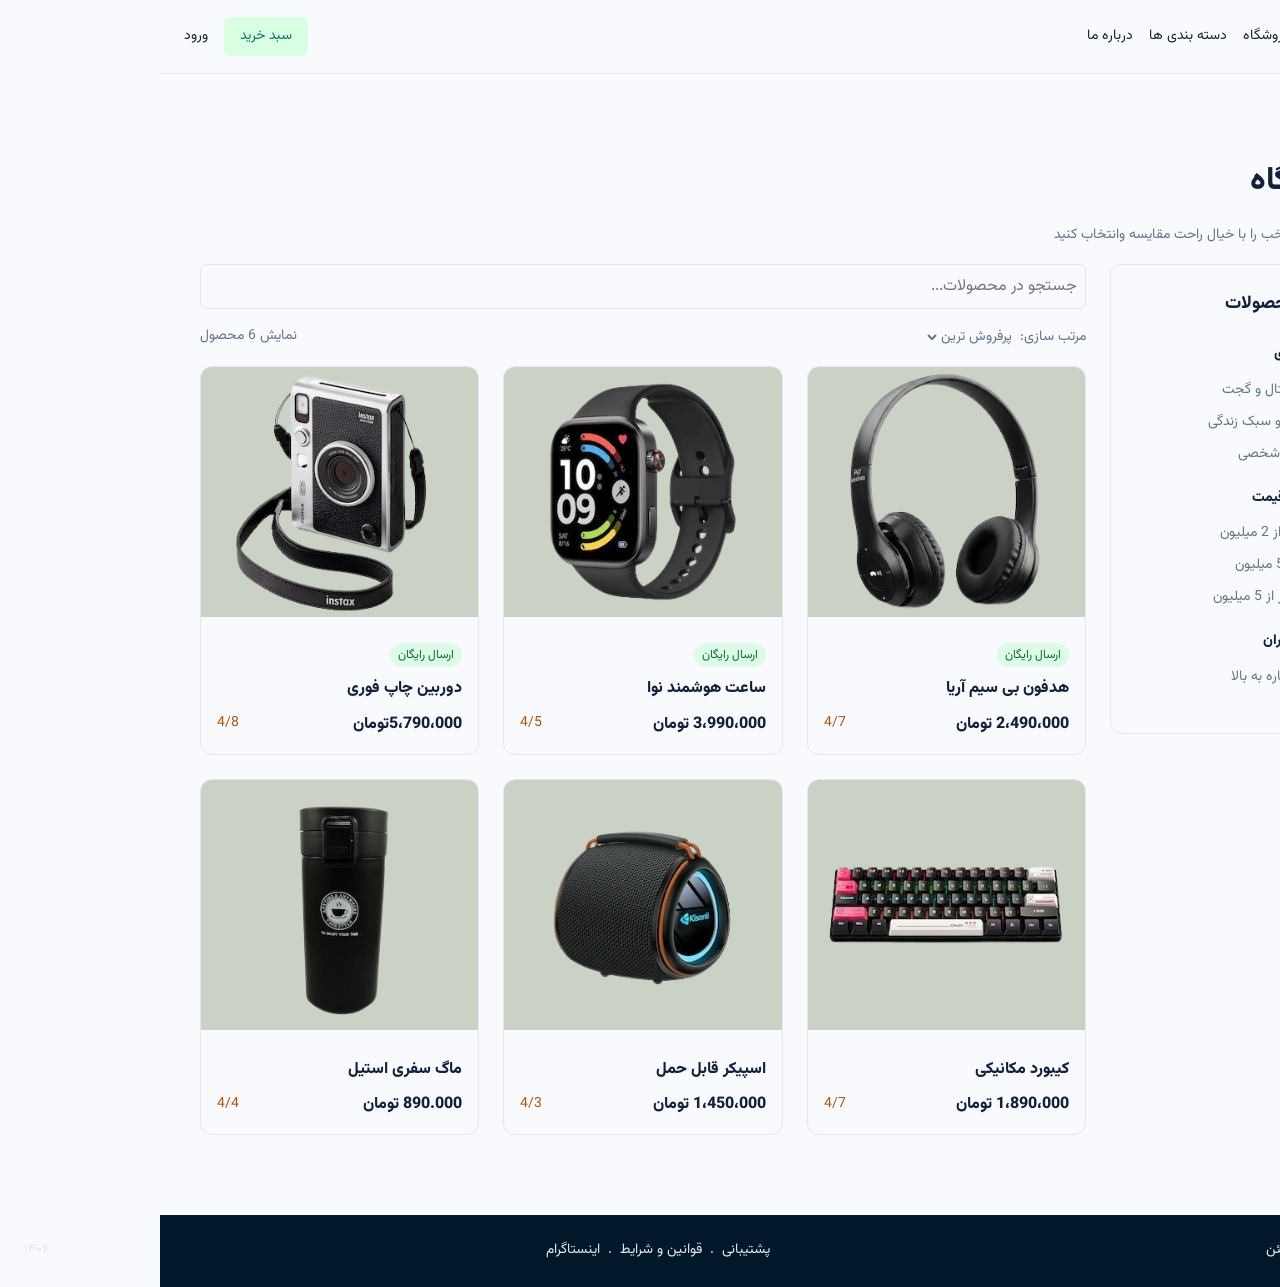
==== commit 15bc0c1c: "adding filter button by checkbox for mobile" ====
--- a/index.html
+++ b/index.html
@@ -34,6 +34,10 @@
         </p>
 
         <div class="catalog">
+          <input type="checkbox" class="filter-toggle" id="filter-toggle">
+          <label for="filter-toggle" class="filter-button">
+            <svg class="filter-button__icon" xmlns="http://www.w3.org/2000/svg" width="24" height="24" viewBox="0 0 24 24" fill="none" stroke="currentColor" stroke-width="2" stroke-linecap="round" stroke-linejoin="round" class="lucide lucide-menu preview-icon"><path d="M4 5h16"/><path d="M4 12h16"/><path d="M4 19h16"/></svg>
+          </label>
           <aside class="sidebar">
             <h2 class="sidebar__title">فیلتر محصولات</h2>
             <fieldset class="sidebar__group">
--- a/css/style.css
+++ b/css/style.css
@@ -171,6 +171,8 @@
   flex-direction: column;
   width: 250px;
   padding: var(--space-3);
+  position: sticky;
+  top: var(--space-3);
 }
 .sidebar__title {
   font-size: 1.125rem;
@@ -183,7 +185,7 @@
 .sidebar__legend {
   margin-bottom: var(--space-1);
   font-weight: 600;
-  font-size: 0.875;
+  font-size: 0.875rem;
 }
 .check__label {
   color: var(--color-text-muted);
@@ -229,7 +231,7 @@
   width: 100%;
   height: 250px;
   object-fit: contain;
-  background-color: #2dd4bf;
+  background-color: #cad2c5;
 }
 .product-card__body {
   padding: var(--space-2);
@@ -372,6 +374,7 @@
   margin-left: var(--space-3);
   border: 1px solid var(--color-primary);
   border-radius: var(--radious-2);
+  background-color: #cad2c5;
 }
 .gallery__slide {
   width: 100%;
@@ -399,11 +402,6 @@
 .gallery__thumb:hover {
   border-color: var(--color-primary);
 }
-/*#img1:checked ~ .gallery__thumbs .gallery__thumb--1,
-#img2:checked ~ .gallery__thumbs .gallery__thumb--2,
-#img3:checked ~ .gallery__thumbs .gallery__thumb--3 {
-  border-color: var(--color-primary);
-}*/
 .product__info {
   flex: 1;
   min-width: 0;
@@ -635,6 +633,15 @@
   }
 }
 /*================= responsive===========*/
+.filter-toggle {
+  position: absolute;
+  opacity: 0;
+  pointer-events: none;
+}
+.filter-button {
+  display: none;
+}
+
 @media (max-width: 768px) {
   /*====header====*/
   .header__inner {
@@ -704,6 +711,22 @@
 .register {
   padding: var(--space-2);
 }
+/*=========sidebar button========*/
+.filter-button {
+  display: flex;
+  flex-direction: column;
+  border: 1px solid var(--color-border);
+  border-radius: 5px;
+  padding: var(--space-1);
+}
+.filter-toggle:checked ~ .sidebar {
+  display: block;
+  position: static;
+  width: 100%;
+}
+.filter-button:hover {
+  border-color: var(--color-primary);
+}
 }
 @media (max-width: 480px) {
   .catalog__grid {
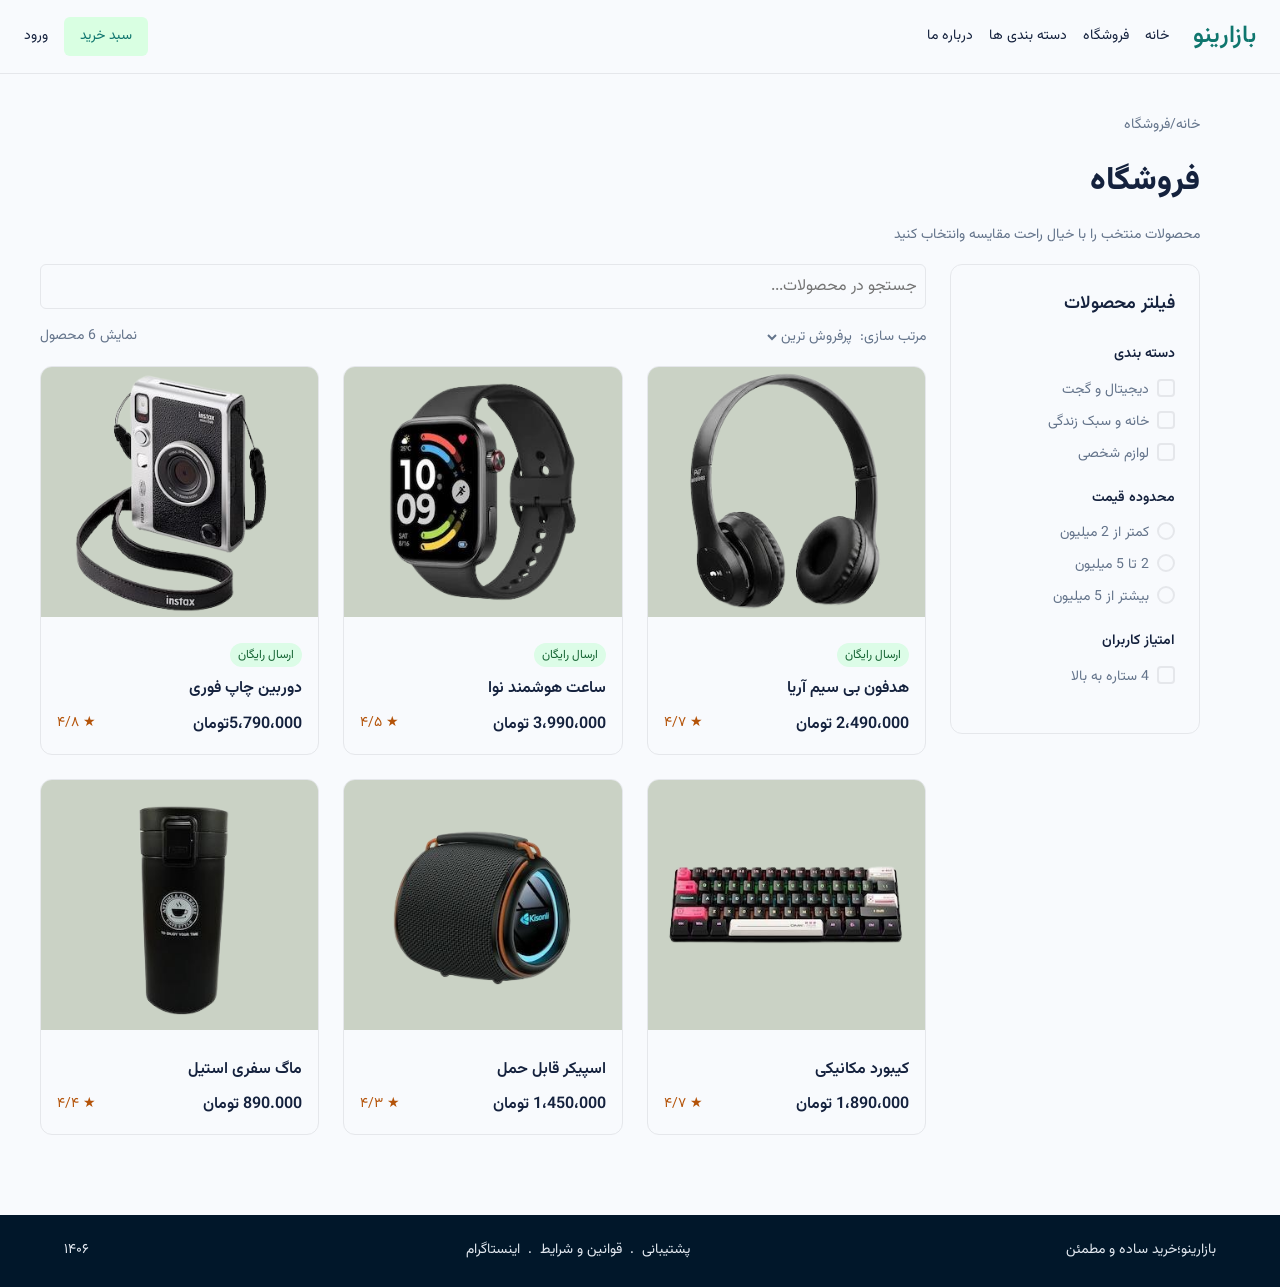
==== commit 938f38a7: "completing some details of html and css" ====
--- a/index.html
+++ b/index.html
@@ -34,9 +34,25 @@
         </p>
 
         <div class="catalog">
-          <input type="checkbox" class="filter-toggle" id="filter-toggle">
+          <input type="checkbox" class="filter-toggle" id="filter-toggle" />
           <label for="filter-toggle" class="filter-button">
-            <svg class="filter-button__icon" xmlns="http://www.w3.org/2000/svg" width="24" height="24" viewBox="0 0 24 24" fill="none" stroke="currentColor" stroke-width="2" stroke-linecap="round" stroke-linejoin="round" class="lucide lucide-menu preview-icon"><path d="M4 5h16"/><path d="M4 12h16"/><path d="M4 19h16"/></svg>
+            <svg
+              class="filter-button__icon"
+              xmlns="http://www.w3.org/2000/svg"
+              width="24"
+              height="24"
+              viewBox="0 0 24 24"
+              fill="none"
+              stroke="currentColor"
+              stroke-width="2"
+              stroke-linecap="round"
+              stroke-linejoin="round"
+              class="lucide lucide-menu preview-icon"
+            >
+              <path d="M4 5h16" />
+              <path d="M4 12h16" />
+              <path d="M4 19h16" />
+            </svg>
           </label>
           <aside class="sidebar">
             <h2 class="sidebar__title">فیلتر محصولات</h2>
@@ -164,7 +180,7 @@
                     <h3 class="product-card__title">هدفون بی سیم آریا</h3>
                     <div class="product-card__text">
                       <span class="product-card__price">2،490،000 تومان</span>
-                      <span class="product-card__rating">4/7</span>
+                      <span class="product-card__rating">★ ۴/۷ </span>
                     </div>
                   </div>
                 </a>
@@ -182,7 +198,7 @@
                     <h3 class="product-card__title">ساعت هوشمند نوا</h3>
                     <div class="product-card__text">
                       <span class="product-card__price">3،990،000 تومان</span>
-                      <span class="product-card__rating">4/5</span>
+                      <span class="product-card__rating">★ ۴/۵</span>
                     </div>
                   </div>
                 </a>
@@ -200,7 +216,7 @@
                     <h3 class="product-card__title">دوربین چاپ فوری</h3>
                     <div class="product-card__text">
                       <span class="product-card__price">5،790،000تومان</span>
-                      <span class="product-card__rating">4/8</span>
+                      <span class="product-card__rating">★ ۴/۸</span>
                     </div>
                   </div>
                 </a>
@@ -217,7 +233,7 @@
                     <h3 class="product-card__title">کیبورد مکانیکی</h3>
                     <div class="product-card__text">
                       <span class="product-card__price">1،890،000 تومان</span>
-                      <span class="product-card__rating">4/7</span>
+                      <span class="product-card__rating">★ ۴/۷</span>
                     </div>
                   </div>
                 </a>
@@ -234,7 +250,7 @@
                     <h3 class="product-card__title">اسپیکر قابل حمل</h3>
                     <div class="product-card__text">
                       <span class="product-card__price">1،450،000 تومان</span>
-                      <span class="product-card__rating">4/3</span>
+                      <span class="product-card__rating">★ ۴/۳</span>
                     </div>
                   </div>
                 </a>
@@ -251,7 +267,7 @@
                     <h3 class="product-card__title">ماگ سفری استیل</h3>
                     <div class="product-card__text">
                       <span class="product-card__price">890.000 تومان</span>
-                      <span class="product-card__rating">4/4</span>
+                      <span class="product-card__rating">★ ۴/۴</span>
                     </div>
                   </div>
                 </a>
--- a/css/style.css
+++ b/css/style.css
@@ -9,7 +9,7 @@
 }
 @font-face {
   font-family: Vazirmatn;
-  src: url(../fonts/webfonts/Vazirmatn-ExtraBold.woff2);
+  src: url(../fonts/webfonts/Vazirmatn-SemiBold.woff2);
   font-weight: 600;
   font-display: swap;
 }
@@ -18,7 +18,7 @@
   src: url(../fonts/webfonts/Vazirmatn-ExtraBold.woff2);
   font-weight: 800;
 }
-/*====css var====*/
+/*==========css var=========*/
 :root {
   --color-bg: #f8fafd;
   --color-surface: #f8fafd;
@@ -79,12 +79,13 @@
   color: inherit;
   text-decoration: none;
 }
-/*=======header=======*/
+/*==================header=================*/
 .header {
   background-color: var(--color-surface);
   border-bottom: 1px solid var(--color-border);
 }
 .header__inner {
+  width: 100%;
   max-width: 1440px;
   margin: 0 auto;
   display: flex;
@@ -106,13 +107,13 @@
   font-size: 0.875rem;
 }
 .header__actions {
+  width: 100%;
   display: flex;
   flex-direction: row;
   align-items: center;
+  gap: var(--space-2);
+  font-size: 0.875rem;
   justify-content: flex-end;
-  gap: var(--space-2);
-  font-size: 0.875rem;
-  width: 100%;
 }
 .header__cart {
   background-color: var(--cart-bg);
@@ -220,6 +221,9 @@
   background: transparent;
   color: inherit;
 }
+.toolbar__search:focus {
+  outline-color: var(--color-primary);
+}
 /*=============card=========*/
 .product-card {
   background-color: var(--color-surface);
@@ -263,7 +267,7 @@
   padding: 2px var(--space-1);
   border-radius: 100px;
 }
-/*=======checkbox and radio======*/
+/*=======checkbox and radio sidebar======*/
 .check,
 .radio {
   display: flex;
@@ -374,30 +378,25 @@
   margin-left: var(--space-3);
   border: 1px solid var(--color-primary);
   border-radius: var(--radious-2);
-  background-color: #cad2c5;
 }
 .gallery__slide {
   width: 100%;
   height: 100%;
   display: none;
 }
-#img1:checked ~ .gallery__main .gallery__slide--1 {
-  display: block;
-  overflow: hidden;
-  border-radius: var(--radious-2);
-  object-fit: contain;
-}
-#img2:checked ~ .gallery__main .gallery__slide--2 {
-  display: block;
-  overflow: hidden;
-  border-radius: var(--radious-2);
-  object-fit: contain;
-}
+#img1:checked ~ .gallery__main .gallery__slide--1,
+#img2:checked ~ .gallery__main .gallery__slide--2,
 #img3:checked ~ .gallery__main .gallery__slide--3 {
   display: block;
   overflow: hidden;
   border-radius: var(--radious-2);
   object-fit: contain;
+}
+#img1:checked ~ .gallery__thumbs .gallery__thumb--1,
+#img2:checked ~ .gallery__thumbs .gallery__thumb--2,
+#img3:checked ~ .gallery__thumbs .gallery__thumb--3 {
+  border-color: var(--color-primary);
+  border-width: 2px;
 }
 .gallery__thumb:hover {
   border-color: var(--color-primary);
@@ -425,13 +424,13 @@
 }
 .product__stars {
   color: var(--star);
-  font-size: 1.5rem;
+  font-size: 1.125rem;
   display: flex;
   align-items: center;
   gap: 4px;
 }
 .product__count::before {
-  content: ".";
+  content: "'";
   margin-inline-end: var(--space-1);
 }
 .badge {
@@ -469,8 +468,18 @@
   background-color: var(--color-primary-hover);
 }
 .product__stock {
+  display: flex;
+  align-items: center;
+  gap: var(--space-1);
   color: var(--stock);
   font-size: 0.8125rem;
+}
+.product__stock::before {
+  content: "";
+  width: 6px;
+  height: 6px;
+  border-radius: 50%;
+  background-color: var(--stock);
 }
 .reviews {
   margin-top: var(--space-6);
@@ -594,7 +603,7 @@
   font-size: 0.875rem;
 }
 .footer__inner {
-  width: 1440px;
+  width: 1200px;
   display: flex;
   flex-direction: row;
   justify-content: space-between;
@@ -643,7 +652,7 @@
 }
 
 @media (max-width: 768px) {
-  /*====header====*/
+  /*====header (768)====*/
   .header__inner {
     padding: var(--space-2);
     gap: var(--space-1) var(--space-2);
@@ -653,80 +662,80 @@
   }
   .header__actions {
     gap: var(--space-1);
-  }.header__cart {
+  }
+  .header__cart {
     padding: var(--space-1);
   }
-/*======footer======*/
-.footer__inner {
-  flex-direction: column;
-  text-align: center;
-  width: 100%;
-
-}
-.footer__links {
-  flex-wrap: wrap;
-  justify-content: center;
-  align-items: center;
-}
-/*======catalog==========*/
-.catalog {
-  flex-direction: column;
-}
-.sidebar {
-  display: none;
-}
-.catalog__content {
-  width: 100%;
-}
-.catalog__grid {
-  grid-template-columns: repeat(2,1fr);
-}
-.product {
-  flex-direction: column;
-  gap: var(--space-3);
-}
-.gallery {
-  width: 100%;
-}
-.gallery__main {
-  height: auto;
-  border: 0;
-  overflow: visible;
-}
-.gallery__slide img {
-  width: auto;
-  max-width: 100%;
-  height: auto;
-  object-fit: contain;
-  border: 1px solid var(--color-primary);
-  border-radius: var(--radious-2);
-}
-.gallery__main img {
-  width: 260px;
-}
-.product__info {
-  width: 100%;
-}
-/*=====register======*/
-.register {
-  padding: var(--space-2);
-}
-/*=========sidebar button========*/
-.filter-button {
-  display: flex;
-  flex-direction: column;
-  border: 1px solid var(--color-border);
-  border-radius: 5px;
-  padding: var(--space-1);
-}
-.filter-toggle:checked ~ .sidebar {
-  display: block;
-  position: static;
-  width: 100%;
-}
-.filter-button:hover {
-  border-color: var(--color-primary);
-}
+  /*======footer======*/
+  .footer__inner {
+    flex-direction: column;
+    text-align: center;
+    width: 100%;
+  }
+  .footer__links {
+    flex-wrap: wrap;
+    justify-content: center;
+    align-items: center;
+  }
+  /*======catalog (768)==========*/
+  .catalog {
+    flex-direction: column;
+  }
+  .sidebar {
+    display: none;
+  }
+  .catalog__content {
+    width: 100%;
+  }
+  .catalog__grid {
+    grid-template-columns: repeat(2, 1fr);
+  }
+  .product {
+    flex-direction: column;
+    gap: var(--space-3);
+  }
+  .gallery {
+    width: 100%;
+  }
+  .gallery__main {
+    height: auto;
+    border: 0;
+    overflow: visible;
+  }
+  .gallery__slide img {
+    width: auto;
+    max-width: 100%;
+    height: auto;
+    object-fit: contain;
+    border: 1px solid var(--color-primary);
+    border-radius: var(--radious-2);
+  }
+  .gallery__main img {
+    width: 260px;
+  }
+  .product__info {
+    width: 100%;
+  }
+  /*=====register (768)======*/
+  .register {
+    padding: var(--space-2);
+  }
+  /*=========sidebar button (768)========*/
+  .filter-button {
+    display: flex;
+    flex-direction: column;
+    border: 1px solid var(--color-border);
+    border-radius: 5px;
+    padding: var(--space-1);
+  }
+  .filter-toggle:checked ~ .sidebar {
+    display: block;
+    position: static;
+    width: 100%;
+  }
+  .filter-button:hover {
+    border-color: var(--color-primary);
+  }
 }
 @media (max-width: 480px) {
   .catalog__grid {
@@ -742,10 +751,10 @@
   .form__action {
     flex-direction: column;
   }
-.header__inner {
-  flex-direction: column;
-}
-.header__actions {
-  justify-content: space-between;
-}
-}+  .header__inner {
+    flex-direction: column;
+  }
+  .header__actions {
+    justify-content: space-between;
+  }
+}
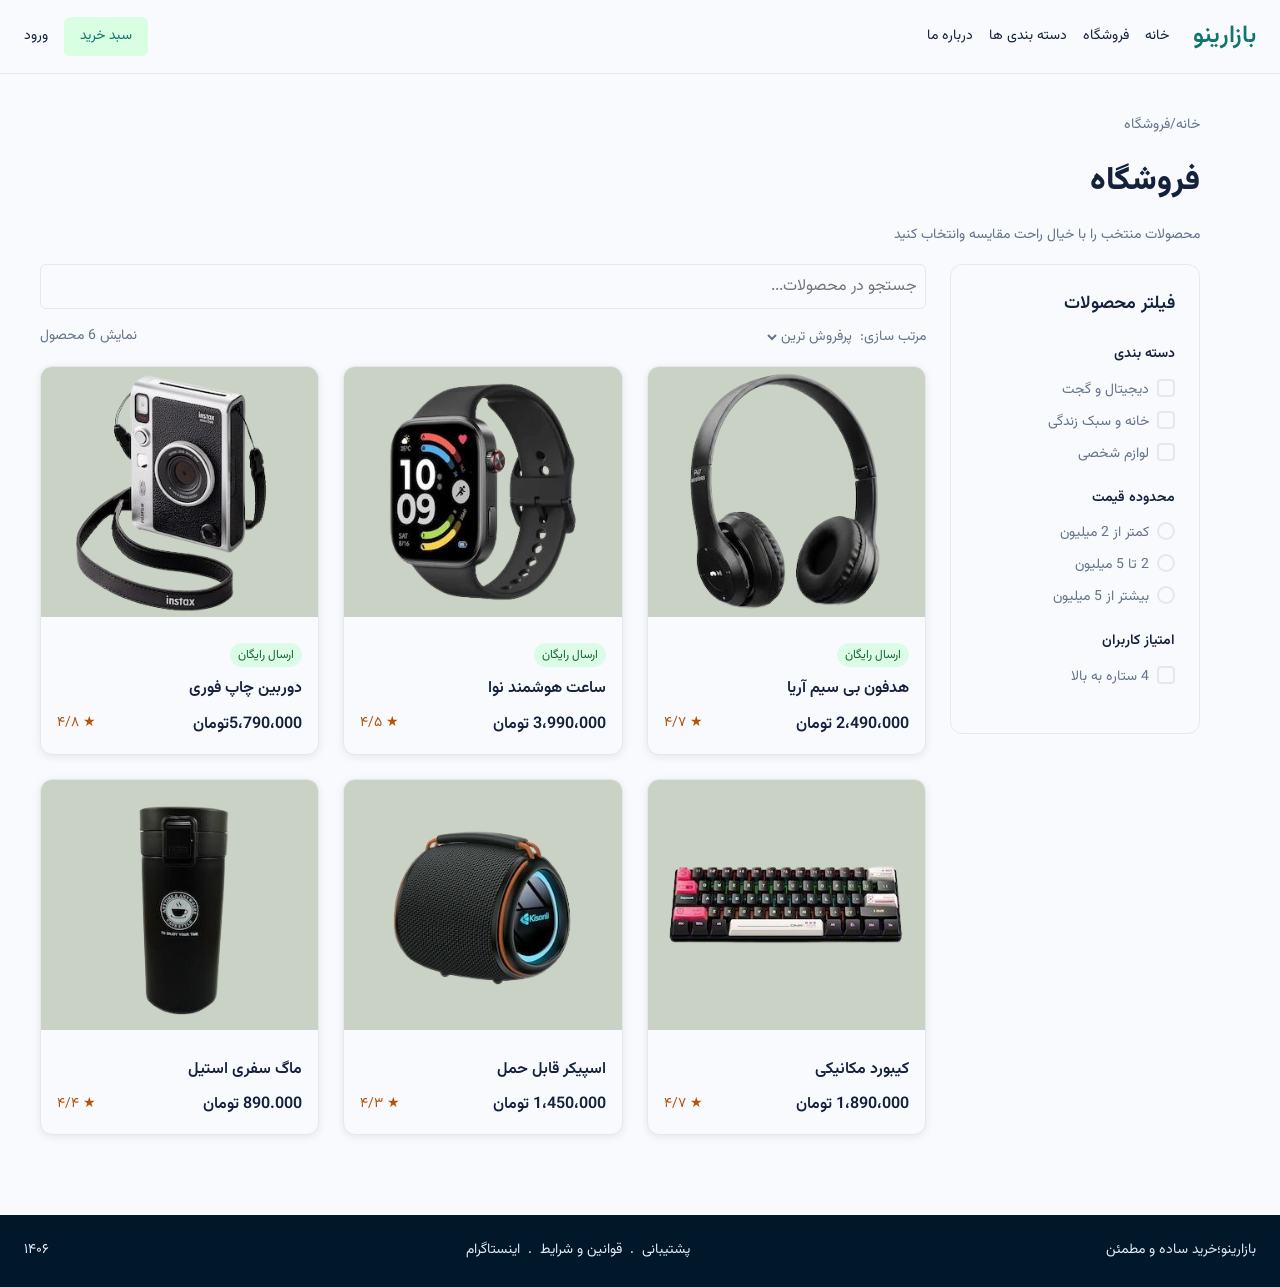
==== commit 4b08a1c6: "update html and css" ====
--- a/index.html
+++ b/index.html
@@ -187,7 +187,7 @@
               </article>
 
               <article class="product-card">
-                <a href="./product.html" class="product-card__link">
+                <a href="#" class="product-card__link">
                   <img
                     src="./asset/watch.png"
                     alt="watch"
@@ -205,7 +205,7 @@
               </article>
 
               <article class="product-card">
-                <a href="./product.html" class="product-card__link">
+                <a href="#" class="product-card__link">
                   <img
                     src="./asset/camera.png"
                     alt="camera"
@@ -223,7 +223,7 @@
               </article>
 
               <article class="product-card">
-                <a href="./product.html" class="product-card__link">
+                <a href="#" class="product-card__link">
                   <img
                     src="./asset/keyboard.png"
                     alt="mechanic keyboard"
@@ -240,7 +240,7 @@
               </article>
 
               <article class="product-card">
-                <a href="./product.html" class="product-card__link">
+                <a href="#" class="product-card__link">
                   <img
                     src="./asset/speaker.png"
                     alt="speaker"
@@ -257,7 +257,7 @@
               </article>
 
               <article class="product-card">
-                <a href="./product.html" class="product-card__link">
+                <a href="#" class="product-card__link">
                   <img
                     src="./asset/travelmug.png"
                     alt="travelmug"
--- a/css/style.css
+++ b/css/style.css
@@ -230,6 +230,10 @@
   border: 1px solid var(--color-border);
   border-radius: var(--radious-2);
   overflow: hidden;
+  box-shadow: var(--shadow);
+}
+.product-card:hover {
+  transform: translateY(-4px);
 }
 .product-card__image {
   width: 100%;
@@ -501,7 +505,6 @@
   margin-left: var(--space-2);
 }
 .review__rate {
-  font-size: 1.25rem;
   color: var(--star);
 }
 .review__text {
@@ -603,7 +606,8 @@
   font-size: 0.875rem;
 }
 .footer__inner {
-  width: 1200px;
+  width: 100%;
+  max-width: 1440px;
   display: flex;
   flex-direction: row;
   justify-content: space-between;
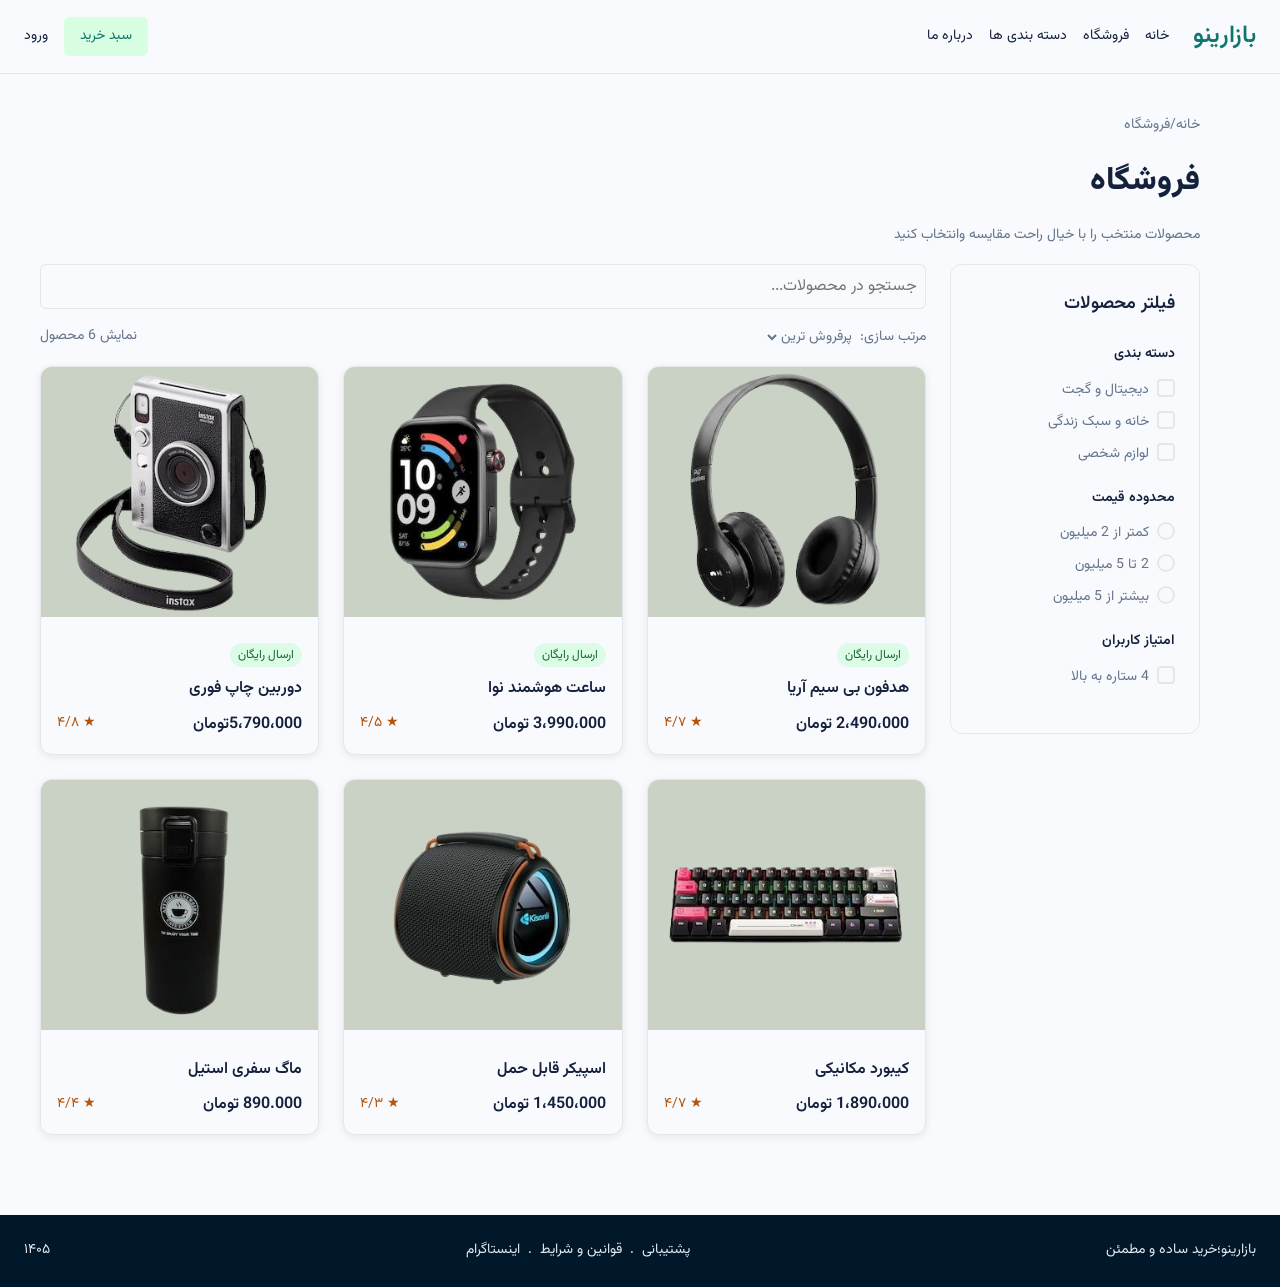
==== commit fd6dceb1: "edit date" ====
--- a/index.html
+++ b/index.html
@@ -285,7 +285,7 @@
           <li><a href="#"></a>قوانین و شرایط</li>
           <li><a href="#"></a>اینستاگرام</li>
         </ul>
-        <p class="footer__year">۱۴۰۶</p>
+        <p class="footer__year">۱۴۰۵</p>
       </div>
     </footer>
   </body>
--- a/css/style.css
+++ b/css/style.css
@@ -55,9 +55,6 @@
   --invalid: #ff0000;
 }
 /*=========base==========*/
-html {
-  width: 100%;
-}
 body {
   font-family: Vazirmatn;
   background: var(--color-bg);
